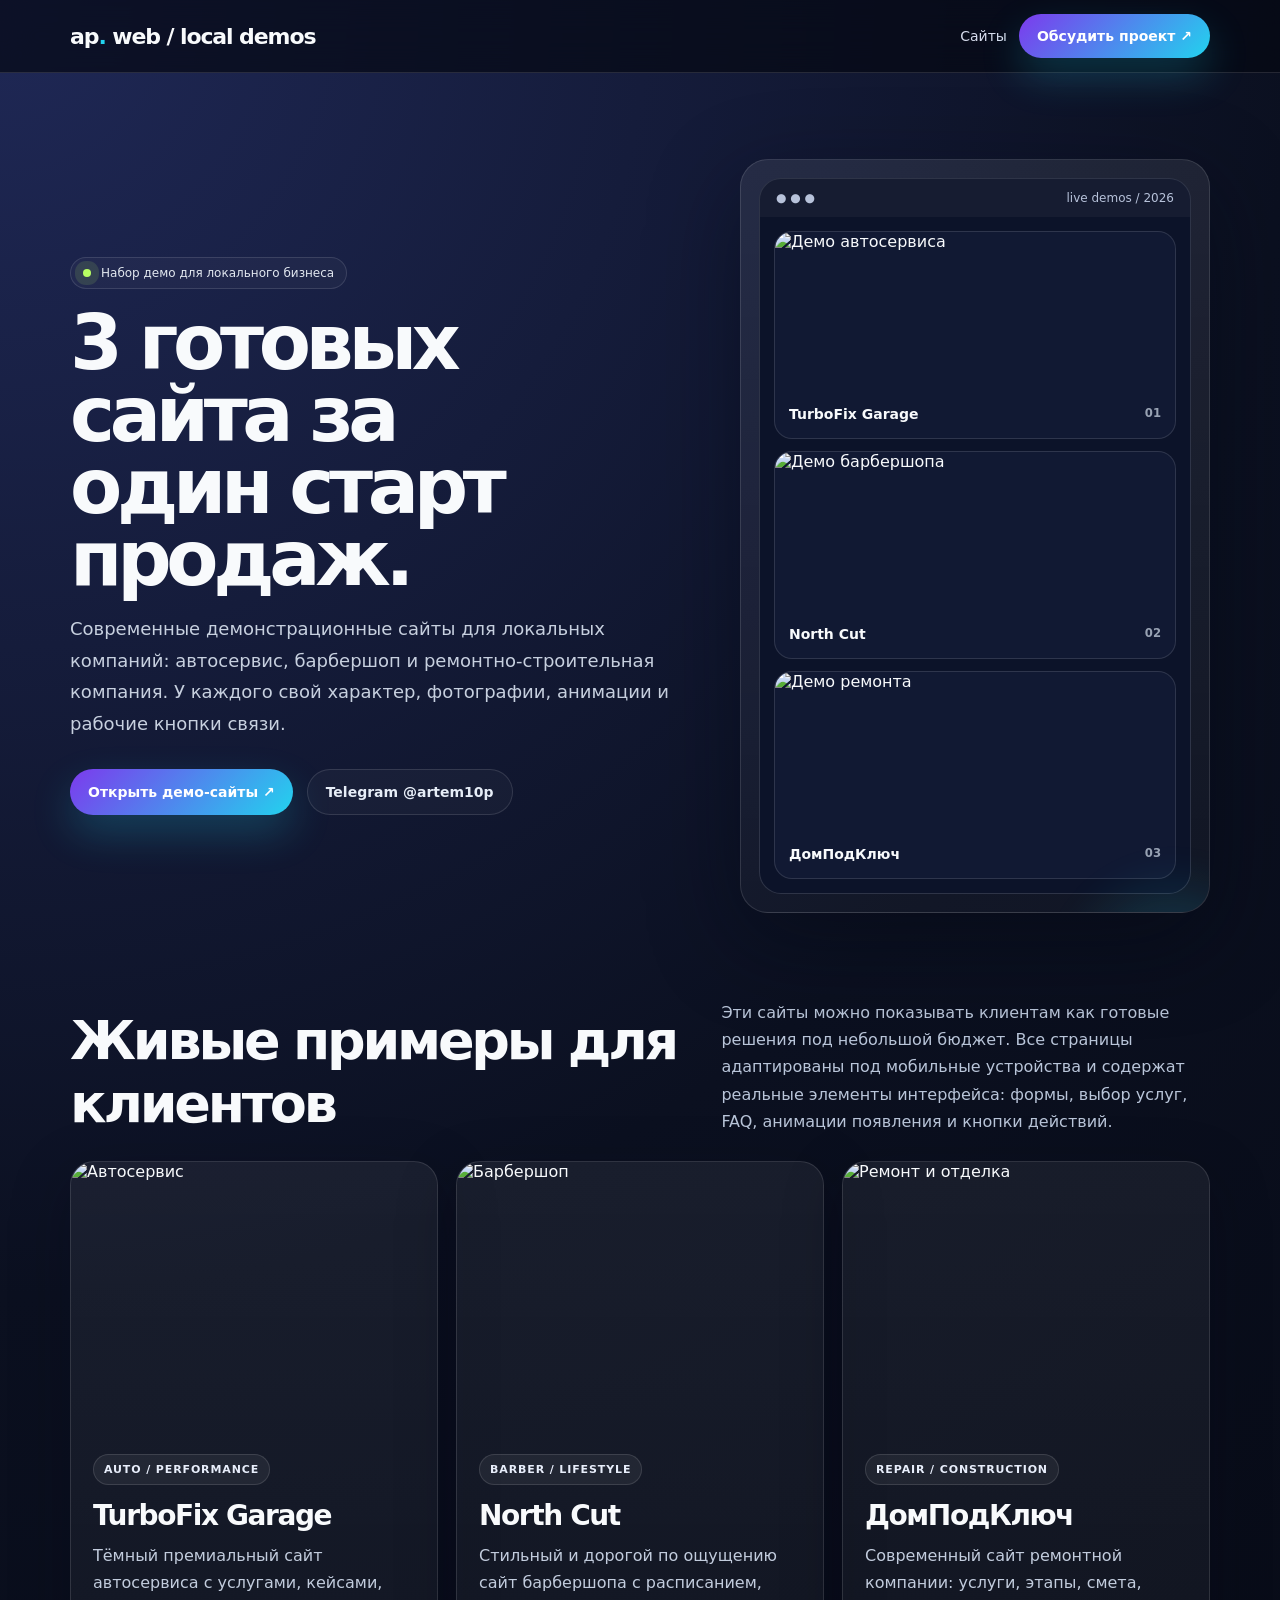
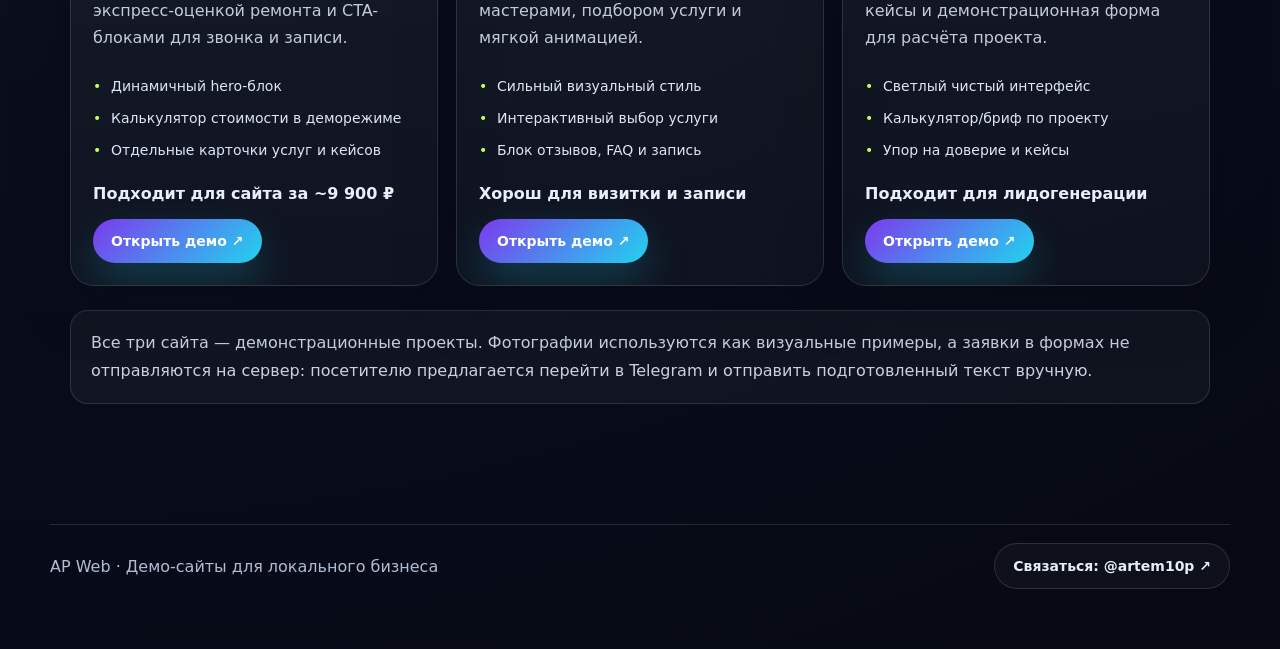
==== index.html @ 92ad30e5 "Publish AP Web business demo sites" ====
<!doctype html>
<html lang="ru">
<head>
  <meta charset="UTF-8" />
  <meta name="viewport" content="width=device-width, initial-scale=1" />
  <meta name="theme-color" content="#111827" />
  <meta name="description" content="Три интерактивных демонстрационных сайта AP Web: автосервис, барбершоп и ремонтная компания." />
  <title>AP Web — демо-сайты для местного бизнеса</title>
  <style>
    :root{--bg:#0b1020;--card:#121937;--muted:#98a2b3;--line:rgba(255,255,255,.12);--text:#f8fafc;--accent:#7c3aed;--accent2:#22d3ee;--accent3:#b8ff63}
    *{box-sizing:border-box}html{scroll-behavior:smooth}body{margin:0;font-family:Inter,system-ui,-apple-system,Segoe UI,Roboto,Arial,sans-serif;background:radial-gradient(circle at top left,#1f2856 0,#0b1020 50%,#060913 100%);color:var(--text)}
    a{text-decoration:none;color:inherit}.shell{max-width:1180px;margin:auto;padding:0 20px}.header{position:sticky;top:0;z-index:20;backdrop-filter:blur(16px);background:rgba(5,8,18,.68);border-bottom:1px solid var(--line)}
    .nav{display:flex;align-items:center;justify-content:space-between;min-height:72px;gap:20px}.brand{font-weight:800;letter-spacing:-.05em;font-size:22px}.brand span{color:var(--accent2)}.nav a.link{font-size:14px;color:#d7dded}.btn{display:inline-flex;align-items:center;gap:10px;padding:14px 18px;border-radius:999px;font-weight:700;font-size:14px;transition:.25s ease}.btn-primary{background:linear-gradient(135deg,var(--accent),var(--accent2));color:#fff;box-shadow:0 18px 40px rgba(34,211,238,.22)}.btn-secondary{border:1px solid var(--line);color:#e6edf7;background:rgba(255,255,255,.03)}.btn:hover{transform:translateY(-2px)}
    .hero{padding:86px 0 60px;display:grid;grid-template-columns:1.15fr .85fr;gap:34px;align-items:center}.eyebrow{display:inline-flex;align-items:center;gap:10px;padding:8px 12px;border-radius:999px;border:1px solid var(--line);font-size:12px;color:#e2e8f0;background:rgba(255,255,255,.03)}.dot{width:8px;height:8px;border-radius:50%;background:var(--accent3);box-shadow:0 0 0 8px rgba(184,255,99,.12)}h1{font-size:clamp(42px,7vw,76px);line-height:.95;letter-spacing:-.07em;margin:18px 0 18px;max-width:10ch}.lead{font-size:18px;line-height:1.75;color:#c7d0df;max-width:60ch}.hero-actions{display:flex;gap:14px;flex-wrap:wrap;margin-top:30px}.hero-card{position:relative;background:linear-gradient(180deg,rgba(255,255,255,.08),rgba(255,255,255,.03));border:1px solid var(--line);border-radius:28px;padding:18px;box-shadow:0 28px 90px rgba(4,9,21,.45);overflow:hidden}.hero-card::after{content:"";position:absolute;inset:auto -20% -26% auto;width:260px;height:260px;border-radius:50%;background:radial-gradient(circle,var(--accent2),transparent 65%);opacity:.25;filter:blur(16px)}.browser{border-radius:22px;overflow:hidden;border:1px solid rgba(255,255,255,.14);background:#0c1329}.browser-top{display:flex;justify-content:space-between;padding:12px 16px;font-size:12px;color:#b7c2da;background:rgba(255,255,255,.04)}.browser-grid{display:grid;gap:12px;padding:14px}.mini-shot{border-radius:18px;overflow:hidden;border:1px solid rgba(255,255,255,.12);background:#111933}.mini-shot img{display:block;width:100%;height:160px;object-fit:cover}.mini-shot .label{display:flex;justify-content:space-between;padding:14px 14px 16px;font-weight:700;font-size:14px}.mini-shot .label small{color:#98a2b3;font-weight:600}
    .section{padding:26px 0 90px}.section-title{display:flex;justify-content:space-between;gap:30px;align-items:end;margin-bottom:26px}.section-title h2{font-size:clamp(30px,5vw,54px);letter-spacing:-.06em;margin:0}.section-title p{max-width:48ch;color:#b9c5d9;line-height:1.7;margin:0}
    .grid{display:grid;grid-template-columns:repeat(3,1fr);gap:18px}.card{position:relative;background:linear-gradient(180deg,rgba(255,255,255,.06),rgba(255,255,255,.03));border:1px solid var(--line);border-radius:24px;overflow:hidden;box-shadow:0 18px 60px rgba(5,8,18,.26)}.card img{display:block;width:100%;height:270px;object-fit:cover}.card-body{padding:22px}.tag{display:inline-block;font-size:11px;font-weight:800;letter-spacing:.08em;padding:8px 10px;border-radius:999px;background:rgba(255,255,255,.06);border:1px solid var(--line);color:#e8eefb}.card h3{margin:14px 0 10px;font-size:28px;letter-spacing:-.05em}.card p{margin:0 0 18px;color:#c2ccdd;line-height:1.72;min-height:80px}.card ul{padding:0;margin:0 0 18px;list-style:none;color:#d9e3f5}.card li{padding:8px 0 8px 18px;position:relative;font-size:14px;color:#dce6f6}.card li::before{content:"•";position:absolute;left:0;color:var(--accent3)}.card .bottom{display:flex;justify-content:space-between;gap:16px;align-items:center;flex-wrap:wrap}.price{font-weight:800;font-size:16px;color:#e9effa}.notice{margin-top:24px;padding:18px 20px;border-radius:18px;background:rgba(255,255,255,.04);border:1px solid var(--line);color:#c8d2e3;line-height:1.75}
    .footer{padding:30px 0 60px;color:#afbdd4}.footer-box{display:flex;justify-content:space-between;gap:20px;align-items:center;padding-top:18px;border-top:1px solid var(--line)}
    @media (max-width:980px){.hero{grid-template-columns:1fr}.grid{grid-template-columns:1fr}.section-title{display:block}.section-title p{margin-top:12px}}
    @media (max-width:640px){.nav{min-height:64px}.hero{padding-top:54px}.mini-shot img{height:130px}.footer-box{flex-direction:column;align-items:flex-start}}
  </style>
</head>
<body>
  <header class="header">
    <div class="shell nav">
      <a class="brand" href="#top">ap<span>.</span> web / local demos</a>
      <div style="display:flex;gap:12px;align-items:center;flex-wrap:wrap">
        <a class="link" href="#sites">Сайты</a>
        <a class="btn btn-primary" href="https://t.me/artem10p" target="_blank" rel="noopener">Обсудить проект ↗</a>
      </div>
    </div>
  </header>

  <main id="top" class="shell">
    <section class="hero">
      <div>
        <div class="eyebrow"><span class="dot"></span> Набор демо для локального бизнеса</div>
        <h1>3 готовых сайта за один старт продаж.</h1>
        <p class="lead">Современные демонстрационные сайты для локальных компаний: автосервис, барбершоп и ремонтно-строительная компания. У каждого свой характер, фотографии, анимации и рабочие кнопки связи.</p>
        <div class="hero-actions">
          <a class="btn btn-primary" href="#sites">Открыть демо-сайты ↗</a>
          <a class="btn btn-secondary" href="https://t.me/artem10p" target="_blank" rel="noopener">Telegram @artem10p</a>
        </div>
      </div>
      <div class="hero-card">
        <div class="browser">
          <div class="browser-top"><span>● ● ●</span><span>live demos / 2026</span></div>
          <div class="browser-grid">
            <div class="mini-shot"><img src="https://images.unsplash.com/photo-1487754180451-c456f719a1fc?auto=format&fit=crop&w=900&q=80" alt="Демо автосервиса"><div class="label"><span>TurboFix Garage</span><small>01</small></div></div>
            <div class="mini-shot"><img src="https://images.unsplash.com/photo-1517832606299-7ae9b720a186?auto=format&fit=crop&w=900&q=80" alt="Демо барбершопа"><div class="label"><span>North Cut</span><small>02</small></div></div>
            <div class="mini-shot"><img src="https://images.unsplash.com/photo-1504307651254-35680f356dfd?auto=format&fit=crop&w=900&q=80" alt="Демо ремонта"><div class="label"><span>ДомПодКлюч</span><small>03</small></div></div>
          </div>
        </div>
      </div>
    </section>

    <section class="section" id="sites">
      <div class="section-title">
        <h2>Живые примеры для клиентов</h2>
        <p>Эти сайты можно показывать клиентам как готовые решения под небольшой бюджет. Все страницы адаптированы под мобильные устройства и содержат реальные элементы интерфейса: формы, выбор услуг, FAQ, анимации появления и кнопки действий.</p>
      </div>
      <div class="grid">
        <article class="card">
          <img src="https://images.unsplash.com/photo-1487754180451-c456f719a1fc?auto=format&fit=crop&w=1400&q=80" alt="Автосервис">
          <div class="card-body">
            <span class="tag">AUTO / PERFORMANCE</span>
            <h3>TurboFix Garage</h3>
            <p>Тёмный премиальный сайт автосервиса с услугами, кейсами, экспресс-оценкой ремонта и CTA-блоками для звонка и записи.</p>
            <ul>
              <li>Динамичный hero-блок</li>
              <li>Калькулятор стоимости в деморежиме</li>
              <li>Отдельные карточки услуг и кейсов</li>
            </ul>
            <div class="bottom"><span class="price">Подходит для сайта за ~9 900 ₽</span><a class="btn btn-primary" href="examples/auto/index.html">Открыть демо ↗</a></div>
          </div>
        </article>
        <article class="card">
          <img src="https://images.unsplash.com/photo-1517832606299-7ae9b720a186?auto=format&fit=crop&w=1400&q=80" alt="Барбершоп">
          <div class="card-body">
            <span class="tag">BARBER / LIFESTYLE</span>
            <h3>North Cut</h3>
            <p>Стильный и дорогой по ощущению сайт барбершопа с расписанием, мастерами, подбором услуги и мягкой анимацией.</p>
            <ul>
              <li>Сильный визуальный стиль</li>
              <li>Интерактивный выбор услуги</li>
              <li>Блок отзывов, FAQ и запись</li>
            </ul>
            <div class="bottom"><span class="price">Хорош для визитки и записи</span><a class="btn btn-primary" href="examples/barber/index.html">Открыть демо ↗</a></div>
          </div>
        </article>
        <article class="card">
          <img src="https://images.unsplash.com/photo-1504307651254-35680f356dfd?auto=format&fit=crop&w=1400&q=80" alt="Ремонт и отделка">
          <div class="card-body">
            <span class="tag">REPAIR / CONSTRUCTION</span>
            <h3>ДомПодКлюч</h3>
            <p>Современный сайт ремонтной компании: услуги, этапы, смета, кейсы и демонстрационная форма для расчёта проекта.</p>
            <ul>
              <li>Светлый чистый интерфейс</li>
              <li>Калькулятор/бриф по проекту</li>
              <li>Упор на доверие и кейсы</li>
            </ul>
            <div class="bottom"><span class="price">Подходит для лидогенерации</span><a class="btn btn-primary" href="examples/repair/index.html">Открыть демо ↗</a></div>
          </div>
        </article>
      </div>
      <div class="notice">Все три сайта — демонстрационные проекты. Фотографии используются как визуальные примеры, а заявки в формах не отправляются на сервер: посетителю предлагается перейти в Telegram и отправить подготовленный текст вручную.</div>
    </section>
  </main>

  <footer class="footer shell">
    <div class="footer-box">
      <div>AP Web · Демо-сайты для локального бизнеса</div>
      <a class="btn btn-secondary" href="https://t.me/artem10p" target="_blank" rel="noopener">Связаться: @artem10p ↗</a>
    </div>
  </footer>
</body>
</html>
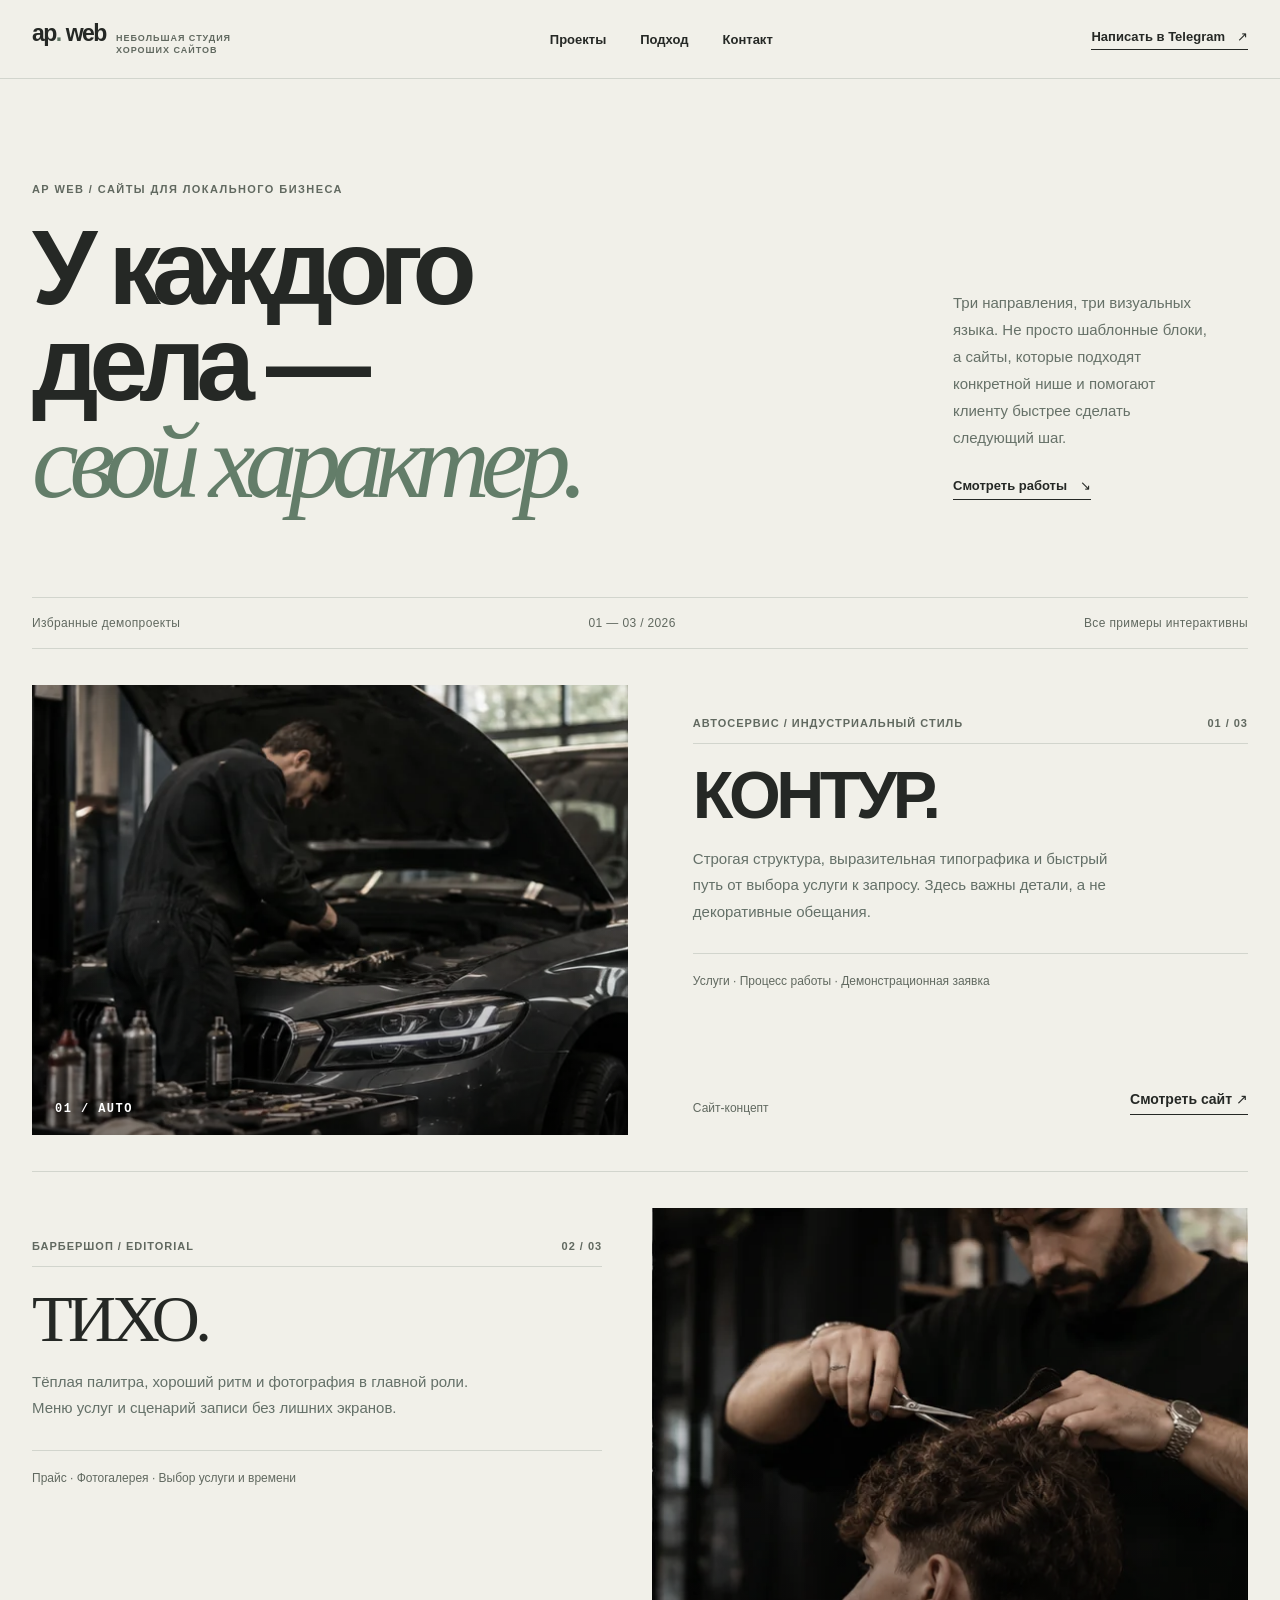
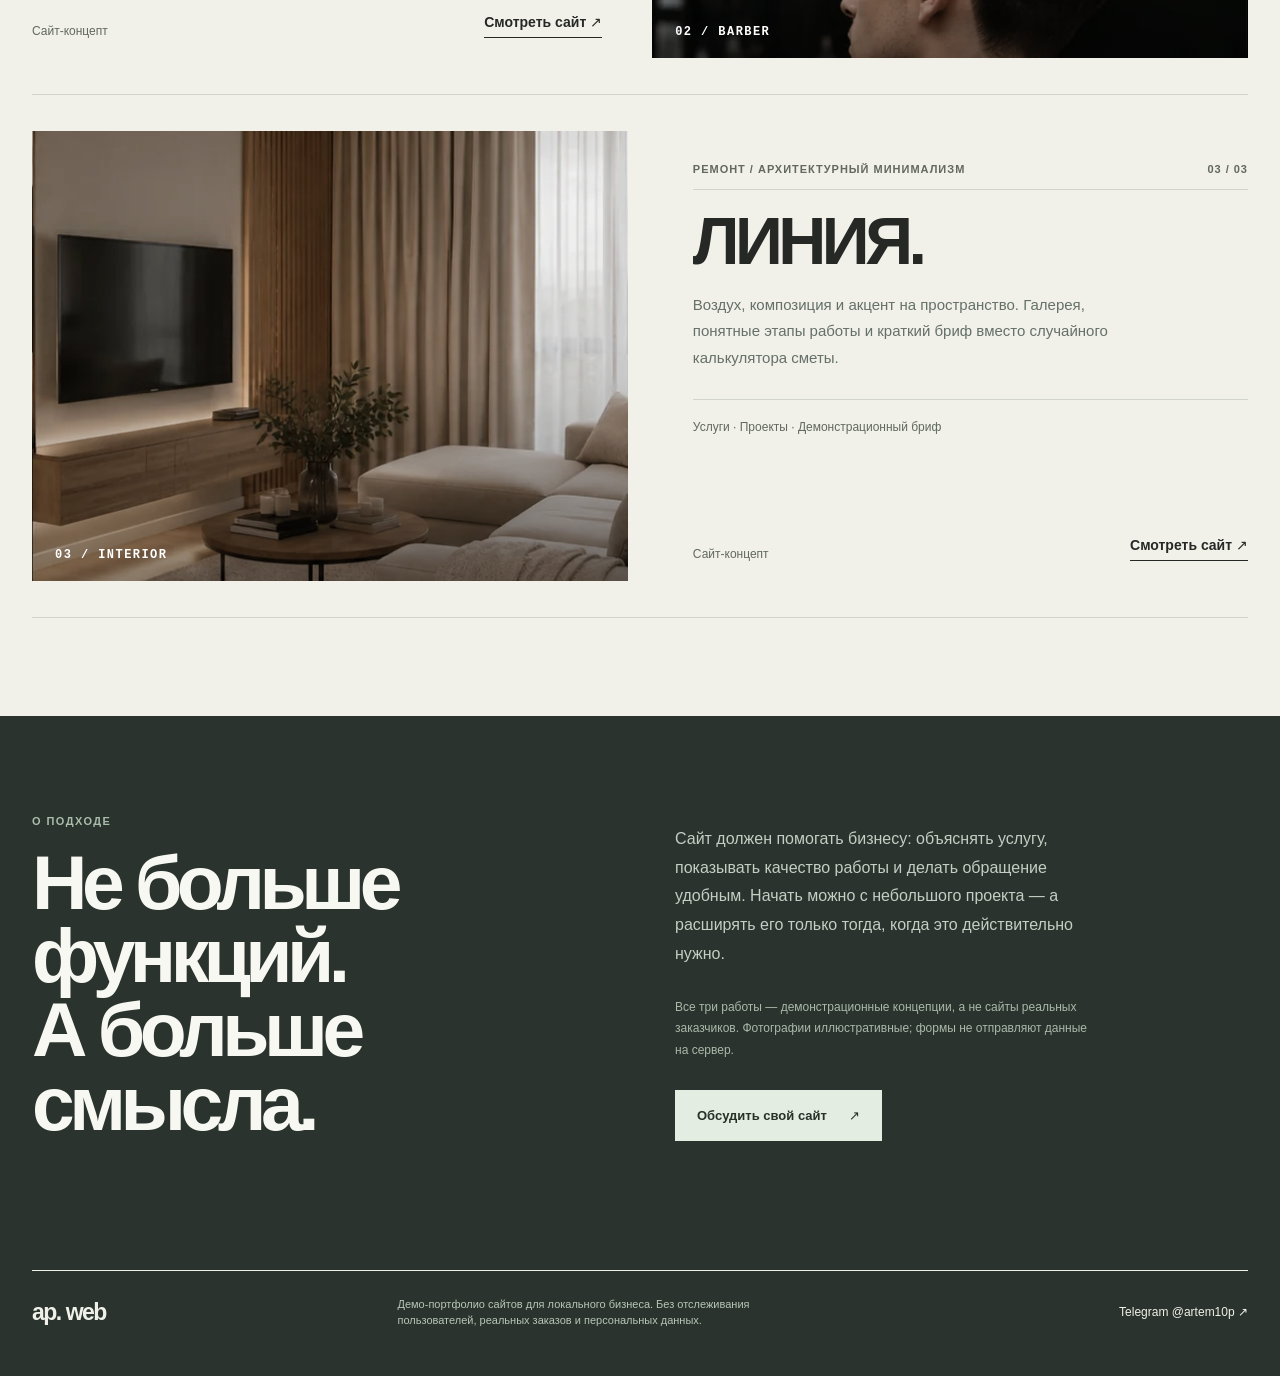
==== commit a66672e2: "Redesign local business demos with distinct editorial styles and local imagery" ====
--- a/index.html
+++ b/index.html
@@ -1,116 +1,9 @@
-<!doctype html>
-<html lang="ru">
-<head>
-  <meta charset="UTF-8" />
-  <meta name="viewport" content="width=device-width, initial-scale=1" />
-  <meta name="theme-color" content="#111827" />
-  <meta name="description" content="Три интерактивных демонстрационных сайта AP Web: автосервис, барбершоп и ремонтная компания." />
-  <title>AP Web — демо-сайты для местного бизнеса</title>
-  <style>
-    :root{--bg:#0b1020;--card:#121937;--muted:#98a2b3;--line:rgba(255,255,255,.12);--text:#f8fafc;--accent:#7c3aed;--accent2:#22d3ee;--accent3:#b8ff63}
-    *{box-sizing:border-box}html{scroll-behavior:smooth}body{margin:0;font-family:Inter,system-ui,-apple-system,Segoe UI,Roboto,Arial,sans-serif;background:radial-gradient(circle at top left,#1f2856 0,#0b1020 50%,#060913 100%);color:var(--text)}
-    a{text-decoration:none;color:inherit}.shell{max-width:1180px;margin:auto;padding:0 20px}.header{position:sticky;top:0;z-index:20;backdrop-filter:blur(16px);background:rgba(5,8,18,.68);border-bottom:1px solid var(--line)}
-    .nav{display:flex;align-items:center;justify-content:space-between;min-height:72px;gap:20px}.brand{font-weight:800;letter-spacing:-.05em;font-size:22px}.brand span{color:var(--accent2)}.nav a.link{font-size:14px;color:#d7dded}.btn{display:inline-flex;align-items:center;gap:10px;padding:14px 18px;border-radius:999px;font-weight:700;font-size:14px;transition:.25s ease}.btn-primary{background:linear-gradient(135deg,var(--accent),var(--accent2));color:#fff;box-shadow:0 18px 40px rgba(34,211,238,.22)}.btn-secondary{border:1px solid var(--line);color:#e6edf7;background:rgba(255,255,255,.03)}.btn:hover{transform:translateY(-2px)}
-    .hero{padding:86px 0 60px;display:grid;grid-template-columns:1.15fr .85fr;gap:34px;align-items:center}.eyebrow{display:inline-flex;align-items:center;gap:10px;padding:8px 12px;border-radius:999px;border:1px solid var(--line);font-size:12px;color:#e2e8f0;background:rgba(255,255,255,.03)}.dot{width:8px;height:8px;border-radius:50%;background:var(--accent3);box-shadow:0 0 0 8px rgba(184,255,99,.12)}h1{font-size:clamp(42px,7vw,76px);line-height:.95;letter-spacing:-.07em;margin:18px 0 18px;max-width:10ch}.lead{font-size:18px;line-height:1.75;color:#c7d0df;max-width:60ch}.hero-actions{display:flex;gap:14px;flex-wrap:wrap;margin-top:30px}.hero-card{position:relative;background:linear-gradient(180deg,rgba(255,255,255,.08),rgba(255,255,255,.03));border:1px solid var(--line);border-radius:28px;padding:18px;box-shadow:0 28px 90px rgba(4,9,21,.45);overflow:hidden}.hero-card::after{content:"";position:absolute;inset:auto -20% -26% auto;width:260px;height:260px;border-radius:50%;background:radial-gradient(circle,var(--accent2),transparent 65%);opacity:.25;filter:blur(16px)}.browser{border-radius:22px;overflow:hidden;border:1px solid rgba(255,255,255,.14);background:#0c1329}.browser-top{display:flex;justify-content:space-between;padding:12px 16px;font-size:12px;color:#b7c2da;background:rgba(255,255,255,.04)}.browser-grid{display:grid;gap:12px;padding:14px}.mini-shot{border-radius:18px;overflow:hidden;border:1px solid rgba(255,255,255,.12);background:#111933}.mini-shot img{display:block;width:100%;height:160px;object-fit:cover}.mini-shot .label{display:flex;justify-content:space-between;padding:14px 14px 16px;font-weight:700;font-size:14px}.mini-shot .label small{color:#98a2b3;font-weight:600}
-    .section{padding:26px 0 90px}.section-title{display:flex;justify-content:space-between;gap:30px;align-items:end;margin-bottom:26px}.section-title h2{font-size:clamp(30px,5vw,54px);letter-spacing:-.06em;margin:0}.section-title p{max-width:48ch;color:#b9c5d9;line-height:1.7;margin:0}
-    .grid{display:grid;grid-template-columns:repeat(3,1fr);gap:18px}.card{position:relative;background:linear-gradient(180deg,rgba(255,255,255,.06),rgba(255,255,255,.03));border:1px solid var(--line);border-radius:24px;overflow:hidden;box-shadow:0 18px 60px rgba(5,8,18,.26)}.card img{display:block;width:100%;height:270px;object-fit:cover}.card-body{padding:22px}.tag{display:inline-block;font-size:11px;font-weight:800;letter-spacing:.08em;padding:8px 10px;border-radius:999px;background:rgba(255,255,255,.06);border:1px solid var(--line);color:#e8eefb}.card h3{margin:14px 0 10px;font-size:28px;letter-spacing:-.05em}.card p{margin:0 0 18px;color:#c2ccdd;line-height:1.72;min-height:80px}.card ul{padding:0;margin:0 0 18px;list-style:none;color:#d9e3f5}.card li{padding:8px 0 8px 18px;position:relative;font-size:14px;color:#dce6f6}.card li::before{content:"•";position:absolute;left:0;color:var(--accent3)}.card .bottom{display:flex;justify-content:space-between;gap:16px;align-items:center;flex-wrap:wrap}.price{font-weight:800;font-size:16px;color:#e9effa}.notice{margin-top:24px;padding:18px 20px;border-radius:18px;background:rgba(255,255,255,.04);border:1px solid var(--line);color:#c8d2e3;line-height:1.75}
-    .footer{padding:30px 0 60px;color:#afbdd4}.footer-box{display:flex;justify-content:space-between;gap:20px;align-items:center;padding-top:18px;border-top:1px solid var(--line)}
-    @media (max-width:980px){.hero{grid-template-columns:1fr}.grid{grid-template-columns:1fr}.section-title{display:block}.section-title p{margin-top:12px}}
-    @media (max-width:640px){.nav{min-height:64px}.hero{padding-top:54px}.mini-shot img{height:130px}.footer-box{flex-direction:column;align-items:flex-start}}
-  </style>
-</head>
-<body>
-  <header class="header">
-    <div class="shell nav">
-      <a class="brand" href="#top">ap<span>.</span> web / local demos</a>
-      <div style="display:flex;gap:12px;align-items:center;flex-wrap:wrap">
-        <a class="link" href="#sites">Сайты</a>
-        <a class="btn btn-primary" href="https://t.me/artem10p" target="_blank" rel="noopener">Обсудить проект ↗</a>
-      </div>
-    </div>
-  </header>
-
-  <main id="top" class="shell">
-    <section class="hero">
-      <div>
-        <div class="eyebrow"><span class="dot"></span> Набор демо для локального бизнеса</div>
-        <h1>3 готовых сайта за один старт продаж.</h1>
-        <p class="lead">Современные демонстрационные сайты для локальных компаний: автосервис, барбершоп и ремонтно-строительная компания. У каждого свой характер, фотографии, анимации и рабочие кнопки связи.</p>
-        <div class="hero-actions">
-          <a class="btn btn-primary" href="#sites">Открыть демо-сайты ↗</a>
-          <a class="btn btn-secondary" href="https://t.me/artem10p" target="_blank" rel="noopener">Telegram @artem10p</a>
-        </div>
-      </div>
-      <div class="hero-card">
-        <div class="browser">
-          <div class="browser-top"><span>● ● ●</span><span>live demos / 2026</span></div>
-          <div class="browser-grid">
-            <div class="mini-shot"><img src="https://images.unsplash.com/photo-1487754180451-c456f719a1fc?auto=format&fit=crop&w=900&q=80" alt="Демо автосервиса"><div class="label"><span>TurboFix Garage</span><small>01</small></div></div>
-            <div class="mini-shot"><img src="https://images.unsplash.com/photo-1517832606299-7ae9b720a186?auto=format&fit=crop&w=900&q=80" alt="Демо барбершопа"><div class="label"><span>North Cut</span><small>02</small></div></div>
-            <div class="mini-shot"><img src="https://images.unsplash.com/photo-1504307651254-35680f356dfd?auto=format&fit=crop&w=900&q=80" alt="Демо ремонта"><div class="label"><span>ДомПодКлюч</span><small>03</small></div></div>
-          </div>
-        </div>
-      </div>
-    </section>
-
-    <section class="section" id="sites">
-      <div class="section-title">
-        <h2>Живые примеры для клиентов</h2>
-        <p>Эти сайты можно показывать клиентам как готовые решения под небольшой бюджет. Все страницы адаптированы под мобильные устройства и содержат реальные элементы интерфейса: формы, выбор услуг, FAQ, анимации появления и кнопки действий.</p>
-      </div>
-      <div class="grid">
-        <article class="card">
-          <img src="https://images.unsplash.com/photo-1487754180451-c456f719a1fc?auto=format&fit=crop&w=1400&q=80" alt="Автосервис">
-          <div class="card-body">
-            <span class="tag">AUTO / PERFORMANCE</span>
-            <h3>TurboFix Garage</h3>
-            <p>Тёмный премиальный сайт автосервиса с услугами, кейсами, экспресс-оценкой ремонта и CTA-блоками для звонка и записи.</p>
-            <ul>
-              <li>Динамичный hero-блок</li>
-              <li>Калькулятор стоимости в деморежиме</li>
-              <li>Отдельные карточки услуг и кейсов</li>
-            </ul>
-            <div class="bottom"><span class="price">Подходит для сайта за ~9 900 ₽</span><a class="btn btn-primary" href="examples/auto/index.html">Открыть демо ↗</a></div>
-          </div>
-        </article>
-        <article class="card">
-          <img src="https://images.unsplash.com/photo-1517832606299-7ae9b720a186?auto=format&fit=crop&w=1400&q=80" alt="Барбершоп">
-          <div class="card-body">
-            <span class="tag">BARBER / LIFESTYLE</span>
-            <h3>North Cut</h3>
-            <p>Стильный и дорогой по ощущению сайт барбершопа с расписанием, мастерами, подбором услуги и мягкой анимацией.</p>
-            <ul>
-              <li>Сильный визуальный стиль</li>
-              <li>Интерактивный выбор услуги</li>
-              <li>Блок отзывов, FAQ и запись</li>
-            </ul>
-            <div class="bottom"><span class="price">Хорош для визитки и записи</span><a class="btn btn-primary" href="examples/barber/index.html">Открыть демо ↗</a></div>
-          </div>
-        </article>
-        <article class="card">
-          <img src="https://images.unsplash.com/photo-1504307651254-35680f356dfd?auto=format&fit=crop&w=1400&q=80" alt="Ремонт и отделка">
-          <div class="card-body">
-            <span class="tag">REPAIR / CONSTRUCTION</span>
-            <h3>ДомПодКлюч</h3>
-            <p>Современный сайт ремонтной компании: услуги, этапы, смета, кейсы и демонстрационная форма для расчёта проекта.</p>
-            <ul>
-              <li>Светлый чистый интерфейс</li>
-              <li>Калькулятор/бриф по проекту</li>
-              <li>Упор на доверие и кейсы</li>
-            </ul>
-            <div class="bottom"><span class="price">Подходит для лидогенерации</span><a class="btn btn-primary" href="examples/repair/index.html">Открыть демо ↗</a></div>
-          </div>
-        </article>
-      </div>
-      <div class="notice">Все три сайта — демонстрационные проекты. Фотографии используются как визуальные примеры, а заявки в формах не отправляются на сервер: посетителю предлагается перейти в Telegram и отправить подготовленный текст вручную.</div>
-    </section>
-  </main>
-
-  <footer class="footer shell">
-    <div class="footer-box">
-      <div>AP Web · Демо-сайты для локального бизнеса</div>
-      <a class="btn btn-secondary" href="https://t.me/artem10p" target="_blank" rel="noopener">Связаться: @artem10p ↗</a>
-    </div>
-  </footer>
-</body>
-</html>
+<!doctype html><html lang="ru"><head><meta charset="utf-8"><meta name="viewport" content="width=device-width,initial-scale=1"><meta name="theme-color" content="#f1f0e9"><meta name="description" content="AP Web — три работающие дизайн-концепции сайтов для локального бизнеса: автосервис, барбершоп, ремонт и отделка."><title>AP Web — сайты для локального бизнеса</title><link rel="stylesheet" href="assets/base.css"><link rel="stylesheet" href="assets/portfolio.css"><script defer src="assets/common.js"></script></head><body class="portfolio">
+<a class="skip" href="#projects">К проектам</a><header class="site-header"><div class="wrap header-inner"><a class="brand" href="#top"><span class="brand-name">ap<b>.</b> web</span><span class="brand-meta">Небольшая студия<br>хороших сайтов</span></a><nav class="nav-links" data-nav aria-label="Навигация"><a href="#projects">Проекты</a><a href="#approach">Подход</a><a href="#contact">Контакт</a></nav><div class="header-actions"><a class="header-cta" href="https://t.me/artem10p" target="_blank" rel="noopener noreferrer">Написать в Telegram <span class="arrow">↗</span></a><button class="menu-toggle" data-menu-toggle aria-expanded="false" aria-label="Открыть меню"><span></span><span></span></button></div></div></header>
+<main id="top"><section class="portfolio-intro wrap"><div><span class="small-caps">AP Web / сайты для локального бизнеса</span><h1>У каждого<br>дела —<br><em>свой характер.</em></h1></div><aside><p>Три направления, три визуальных языка. Не просто шаблонные блоки, а сайты, которые подходят конкретной нише и помогают клиенту быстрее сделать следующий шаг.</p><a class="text-link" href="#projects">Смотреть работы <span class="arrow">↘</span></a></aside></section>
+<div class="wrap"><div class="portfolio-rule"><span>Избранные демопроекты</span><span>01 — 03 / 2026</span><span>Все примеры интерактивны</span></div></div>
+<section class="wrap portfolio-list" id="projects"><article class="portfolio-project reveal"><a class="portfolio-shot" href="examples/auto/index.html" aria-label="Открыть демоверсию КОНТУР — автосервис"><img src="assets/auto-hero.webp" alt="Рабочее пространство автосервиса" fetchpriority="high"><span class="shot-number mono">01 / AUTO</span></a><div class="project-copy"><div><div class="tagline"><span>Автосервис / индустриальный стиль</span><span>01 / 03</span></div><h2>КОНТУР.</h2><p>Строгая структура, выразительная типографика и быстрый путь от выбора услуги к запросу. Здесь важны детали, а не декоративные обещания.</p><div class="functions">Услуги · Процесс работы · Демонстрационная заявка</div></div><div class="project-bottom"><span class="small-index">Сайт-концепт</span><a href="examples/auto/index.html">Смотреть сайт <span class="arrow">↗</span></a></div></div></article>
+<article class="portfolio-project reverse reveal"><a class="portfolio-shot" href="examples/barber/index.html" aria-label="Открыть демоверсию ТИХО — барбершоп"><img src="assets/barber-hero.webp" alt="Атмосфера барбершопа" loading="lazy"><span class="shot-number mono">02 / BARBER</span></a><div class="project-copy"><div><div class="tagline"><span>Барбершоп / editorial</span><span>02 / 03</span></div><h2 class="serif">ТИХО.</h2><p>Тёплая палитра, хороший ритм и фотография в главной роли. Меню услуг и сценарий записи без лишних экранов.</p><div class="functions">Прайс · Фотогалерея · Выбор услуги и времени</div></div><div class="project-bottom"><span class="small-index">Сайт-концепт</span><a href="examples/barber/index.html">Смотреть сайт <span class="arrow">↗</span></a></div></div></article>
+<article class="portfolio-project reveal"><a class="portfolio-shot" href="examples/repair/index.html" aria-label="Открыть демоверсию ЛИНИЯ — ремонт и отделка"><img src="assets/repair-hero.webp" alt="Светлый современный интерьер" loading="lazy"><span class="shot-number mono">03 / INTERIOR</span></a><div class="project-copy"><div><div class="tagline"><span>Ремонт / архитектурный минимализм</span><span>03 / 03</span></div><h2>ЛИНИЯ.</h2><p>Воздух, композиция и акцент на пространство. Галерея, понятные этапы работы и краткий бриф вместо случайного калькулятора сметы.</p><div class="functions">Услуги · Проекты · Демонстрационный бриф</div></div><div class="project-bottom"><span class="small-index">Сайт-концепт</span><a href="examples/repair/index.html">Смотреть сайт <span class="arrow">↗</span></a></div></div></article></section>
+<section class="portfolio-offer" id="approach"><div class="wrap portfolio-offer-grid"><div><span class="small-caps">О подходе</span><h2>Не больше<br>функций.<br>А больше<br>смысла.</h2></div><div><p>Сайт должен помогать бизнесу: объяснять услугу, показывать качество работы и делать обращение удобным. Начать можно с небольшого проекта — а расширять его только тогда, когда это действительно нужно.</p><p style="font-size:12px;color:#aab9aa">Все три работы — демонстрационные концепции, а не сайты реальных заказчиков. Фотографии иллюстративные; формы не отправляют данные на сервер.</p><a id="contact" class="btn" target="_blank" rel="noopener noreferrer" href="https://t.me/artem10p">Обсудить свой сайт <span class="arrow">↗</span></a></div></div></section></main>
+<footer class="site-footer"><div class="wrap footer-inner"><a href="#top" class="brand-name">ap. web</a><small>Демо-портфолио сайтов для локального бизнеса. Без отслеживания пользователей, реальных заказов и персональных данных.</small><a href="https://t.me/artem10p" rel="noopener noreferrer" target="_blank">Telegram @artem10p ↗</a></div></footer></body></html>
--- a/assets/base.css
+++ b/assets/base.css
@@ -0,0 +1,12 @@
+/* AP Web / Business Demos. Pure CSS, no tracking, no build dependencies. */
+:root{font-family:Arial,Helvetica,sans-serif;font-synthesis:none;text-rendering:optimizeLegibility;-webkit-font-smoothing:antialiased}
+*,*::before,*::after{box-sizing:border-box}html{scroll-behavior:smooth;scroll-padding-top:90px}body{margin:0;overflow-x:hidden}a{color:inherit;text-decoration:none}button,input,select,textarea{font:inherit}button{cursor:pointer}img{max-width:100%;display:block}h1,h2,h3,p{margin-top:0}a:focus-visible,button:focus-visible,input:focus-visible,select:focus-visible,textarea:focus-visible,summary:focus-visible{outline:2px solid currentColor;outline-offset:4px}button,input,select,textarea{min-width:0}
+.skip{position:absolute;z-index:200;top:-110px;left:12px;padding:12px 18px;background:#fff;color:#111}.skip:focus{top:12px}.wrap{width:min(100% - 64px,1320px);margin:0 auto}.serif{font-family:Georgia,'Times New Roman',serif;font-weight:400}.mono{font-family:'Courier New',monospace}.eyebrow,.small-caps{text-transform:uppercase;letter-spacing:.13em;font-size:11px;line-height:1.5;font-weight:700}.label{font-size:12px;letter-spacing:.045em}.arrow{display:inline-block;transform:translate(0,0);transition:transform .22s}.btn:hover .arrow,.text-link:hover .arrow{transform:translate(3px,-3px)}
+.site-header{position:sticky;top:0;z-index:80}.header-inner{min-height:78px;display:flex;align-items:center;justify-content:space-between;gap:24px}.nav-links{display:flex;align-items:center;gap:34px}.nav-links a{font-size:13px;font-weight:600}.nav-links a:hover{text-decoration:underline;text-underline-offset:5px}.brand{display:inline-flex;gap:10px;align-items:baseline;white-space:nowrap}.brand-name{font-size:25px;letter-spacing:-.065em;font-weight:800;line-height:1}.brand-meta{font-size:9px;line-height:1.35;letter-spacing:.11em;font-weight:700;text-transform:uppercase}.header-actions{display:flex;gap:18px;align-items:center}.header-cta{font-size:13px;font-weight:750;display:inline-flex;align-items:center;gap:12px;white-space:nowrap}.menu-toggle{display:none;background:transparent;border:0;width:42px;height:42px;padding:12px;position:relative;align-items:center;justify-content:center;flex-direction:column;gap:6px}.menu-toggle span{width:20px;height:1px;background:currentColor;display:block;transition:transform .2s}.menu-toggle[aria-expanded=true] span:first-child{transform:translateY(3.5px) rotate(45deg)}.menu-toggle[aria-expanded=true] span:last-child{transform:translateY(-3.5px) rotate(-45deg)}
+.demo-note{font-size:11px;line-height:1.55;padding:9px 32px;text-align:center;border-bottom:1px solid currentColor;background:#eee9dd;color:#504c43}.demo-note a{text-decoration:underline;text-underline-offset:3px}.btn{display:inline-flex;justify-content:center;align-items:center;gap:22px;min-height:51px;padding:13px 21px;border:1px solid transparent;font-size:13px;font-weight:750;transition:color .2s,background .2s,border-color .2s,transform .2s}.btn:hover{transform:translateY(-2px)}.btn:active{transform:translateY(0)}.text-link{display:inline-flex;align-items:center;gap:13px;font-weight:750;font-size:13px;border-bottom:1px solid currentColor;padding-bottom:6px}
+.section{padding:106px 0}.section-head{display:flex;align-items:start;justify-content:space-between;gap:40px;margin-bottom:45px}.section-head>*{min-width:0}.section-head h2{font-size:clamp(34px,4vw,62px);letter-spacing:-.058em;line-height:1.06;max-width:600px;margin:12px 0 0;font-weight:650}.section-head p{max-width:380px;font-size:15px;line-height:1.8;margin:30px 0 0}.field{display:grid;gap:8px}.field label{font-size:12px;font-weight:700}.field input,.field textarea,.field select{width:100%;border-radius:0;min-height:51px;padding:13px 14px;border:1px solid #bbbcb7;color:#1a1a19;background:#fff}.field textarea{resize:vertical;min-height:100px}.field input:focus,.field textarea:focus,.field select:focus{outline:1px solid #333}.form-hint{line-height:1.6;font-size:12px}.form-status{min-height:32px;margin:0;font-size:12px;line-height:1.6}.faq details{border-top:1px solid currentColor}.faq details:last-child{border-bottom:1px solid currentColor}.faq summary{font-size:17px;font-weight:650;list-style:none;cursor:pointer;display:flex;align-items:center;justify-content:space-between;padding:24px 0;gap:20px}.faq summary::-webkit-details-marker{display:none}.faq summary::after{content:'+';font-size:23px;font-weight:400}.faq details[open] summary::after{content:'−'}.faq details p{font-size:14px;line-height:1.8;max-width:720px;margin:0 0 26px;opacity:.78}
+.reveal{opacity:0;transform:translateY(24px);transition:opacity .65s ease,transform .65s ease}.reveal.in-view{opacity:1;transform:none}.site-footer{padding:34px 0 47px}.footer-inner{display:flex;align-items:center;justify-content:space-between;gap:20px;border-top:1px solid;padding-top:25px}.site-footer a{font-size:12px}.site-footer small{font-size:11px;line-height:1.5;max-width:430px}.photo{display:block;position:relative;overflow:hidden;background:#aaa}.photo>img{width:100%;height:100%;object-fit:cover;transition:transform .6s ease}.photo:hover>img{transform:scale(1.025)}.photo-credit{position:absolute;bottom:12px;right:14px;font-size:10px;color:#fff;text-shadow:0 1px 8px #000b;letter-spacing:.04em}
+@media(max-width:1000px){.wrap{width:min(100% - 44px,1320px)}.nav-links{gap:18px}.section{padding:82px 0}}
+@media(max-width:760px){html{scroll-padding-top:72px}.wrap{width:calc(100% - 36px)}.header-inner{min-height:65px}.site-header{position:sticky}.nav-links{display:none;position:absolute;top:100%;left:0;right:0;padding:22px 18px 27px;background:var(--navmobile,#f0eee8);border-bottom:1px solid #0002;flex-direction:column;align-items:flex-start;gap:22px}.nav-links.open{display:flex}.menu-toggle{display:flex}.header-cta{font-size:12px}.brand-name{font-size:22px}.brand-meta{display:none}.section{padding:65px 0}.section-head{display:block;margin-bottom:30px}.section-head p{margin-top:14px}.footer-inner{flex-wrap:wrap}.demo-note{padding:8px 18px}.faq summary{font-size:15px}}
+@media(max-width:420px){.wrap{width:calc(100% - 32px)}.header-cta{display:none}.section-head h2{font-size:35px}}
+@media(prefers-reduced-motion:reduce){html{scroll-behavior:auto}.reveal{opacity:1;transform:none;transition:none}*,*::before,*::after{transition-duration:.01ms!important;animation-duration:.01ms!important}}
--- a/assets/portfolio.css
+++ b/assets/portfolio.css
@@ -0,0 +1,8 @@
+:root{--navmobile:#f1f0e9;--paper:#f1f0e9;--ink:#252825;--gray:#616960;--rule:#d2d5cd;--accent:#607765}
+body.portfolio{background:var(--paper);color:var(--ink)}.portfolio .site-header{background:var(--paper);border-bottom:1px solid var(--rule)}.portfolio .brand-name{font-size:23px}.portfolio .brand-name b{color:var(--accent)}.portfolio .brand-meta{color:var(--gray)}.portfolio .header-cta{padding-bottom:5px;border-bottom:1px solid var(--ink)}.portfolio .small-caps{color:var(--gray)}.portfolio .btn-ink{background:var(--ink);color:#fff}.portfolio .btn-ink:hover{background:#4a5f4c}.portfolio .btn-ghost{border-color:var(--ink);color:var(--ink)}
+.portfolio-intro{padding:100px 0 87px;display:grid;grid-template-columns:1fr 295px;gap:50px;align-items:end}.portfolio-intro h1{font-size:clamp(68px,8.2vw,130px);font-weight:620;letter-spacing:-.086em;line-height:.92;margin:22px 0 0;max-width:990px}.portfolio-intro h1 em{font-family:Georgia,serif;font-weight:400;font-style:italic;color:#637d69}.portfolio-intro aside{padding-bottom:10px}.portfolio-intro aside p{font-size:15px;line-height:1.8;color:#667168;max-width:260px;margin:0 0 25px}
+.portfolio-rule{display:flex;justify-content:space-between;gap:15px;padding:18px 0;border-top:1px solid var(--rule);border-bottom:1px solid var(--rule);color:var(--gray);font-size:12px;letter-spacing:.03em}.portfolio-list{padding:0 0 98px}.portfolio-project{display:grid;grid-template-columns:49% 51%;min-height:480px;border-bottom:1px solid var(--rule);padding:36px 0;gap:0}.portfolio-project.reverse{grid-template-columns:51% 49%}.portfolio-project.reverse .portfolio-shot{order:2}.portfolio-project.reverse .project-copy{order:1;padding:32px 50px 20px 0}.portfolio-shot{height:450px;background:#9aaca2;position:relative;overflow:hidden}.portfolio-shot img{height:100%;width:100%;object-fit:cover;filter:saturate(.72)}.portfolio-shot::after{content:'';position:absolute;inset:0;background:linear-gradient(0deg,#0006,transparent 50%);pointer-events:none}.shot-number{position:absolute;left:23px;bottom:19px;z-index:2;font-size:12px;font-weight:700;letter-spacing:.12em;color:#fff}.project-copy{padding:32px 0 20px 65px;display:flex;flex-direction:column;justify-content:space-between}.project-copy .tagline{display:flex;justify-content:space-between;gap:15px;align-items:center;border-bottom:1px solid var(--rule);padding-bottom:14px;font-size:11px;letter-spacing:.09em;font-weight:700;color:var(--gray);text-transform:uppercase}.project-copy h2{font-size:clamp(45px,5.2vw,82px);line-height:.96;letter-spacing:-.068em;font-weight:630;margin:20px 0 18px}.project-copy h2.serif{font-weight:400}.project-copy p{font-size:15px;line-height:1.75;color:#647068;max-width:445px;margin:0 0 28px}.project-copy .functions{font-size:12px;line-height:1.6;color:var(--gray);padding-top:18px;border-top:1px solid var(--rule)}.project-copy .project-bottom{display:flex;justify-content:space-between;gap:20px;align-items:end}.project-copy .project-bottom a{font-weight:750;font-size:14px;border-bottom:1px solid var(--ink);padding-bottom:7px}.project-copy .small-index{font-size:12px;color:var(--gray)}
+.portfolio-offer{background:#2a332d;color:#f7f8f2;padding:95px 0}.portfolio-offer .small-caps{color:#aabdab}.portfolio-offer-grid{display:grid;grid-template-columns:1fr 1fr;gap:70px;align-items:end}.portfolio-offer h2{font-size:clamp(51px,6vw,92px);letter-spacing:-.072em;line-height:.96;font-weight:590;margin:16px 0 0}.portfolio-offer p{max-width:420px;font-size:16px;line-height:1.8;color:#c4cec4;margin-bottom:28px}.portfolio-offer .btn{background:#e4ede2;color:#263128}.portfolio .site-footer{background:#2a332d;color:#eff1e8}.portfolio .site-footer small{color:#b7c6b7}
+@media(max-width:1020px){.portfolio-intro{grid-template-columns:1fr;gap:35px;padding:72px 0}.portfolio-intro aside{display:flex;justify-content:space-between;gap:25px;align-items:end}.portfolio-intro aside p{max-width:520px}.portfolio-project,.portfolio-project.reverse{grid-template-columns:1fr 1fr}.project-copy,.portfolio-project.reverse .project-copy{padding:26px}.portfolio-shot{height:430px}}
+@media(max-width:760px){.portfolio-intro{padding:54px 0 52px}.portfolio-intro h1{font-size:clamp(60px,12vw,92px)}.portfolio-intro aside{display:block}.portfolio-project,.portfolio-project.reverse{grid-template-columns:1fr;gap:0;padding:27px 0}.portfolio-project.reverse .portfolio-shot{order:0}.portfolio-project.reverse .project-copy{order:0}.portfolio-shot{height:340px}.project-copy,.portfolio-project.reverse .project-copy{padding:24px 0 0;min-height:330px}.project-copy h2{font-size:60px}.project-copy .functions{margin-top:12px}.portfolio-list{padding-bottom:65px}.portfolio-offer{padding:67px 0}.portfolio-offer-grid{grid-template-columns:1fr;gap:30px}}
+@media(max-width:460px){.portfolio-intro h1{font-size:clamp(52px,15vw,74px)}.portfolio-rule{font-size:11px;flex-wrap:wrap}.portfolio-shot{height:260px}.project-copy h2{font-size:53px}.project-copy .tagline{font-size:10px}.portfolio-offer h2{font-size:52px}}
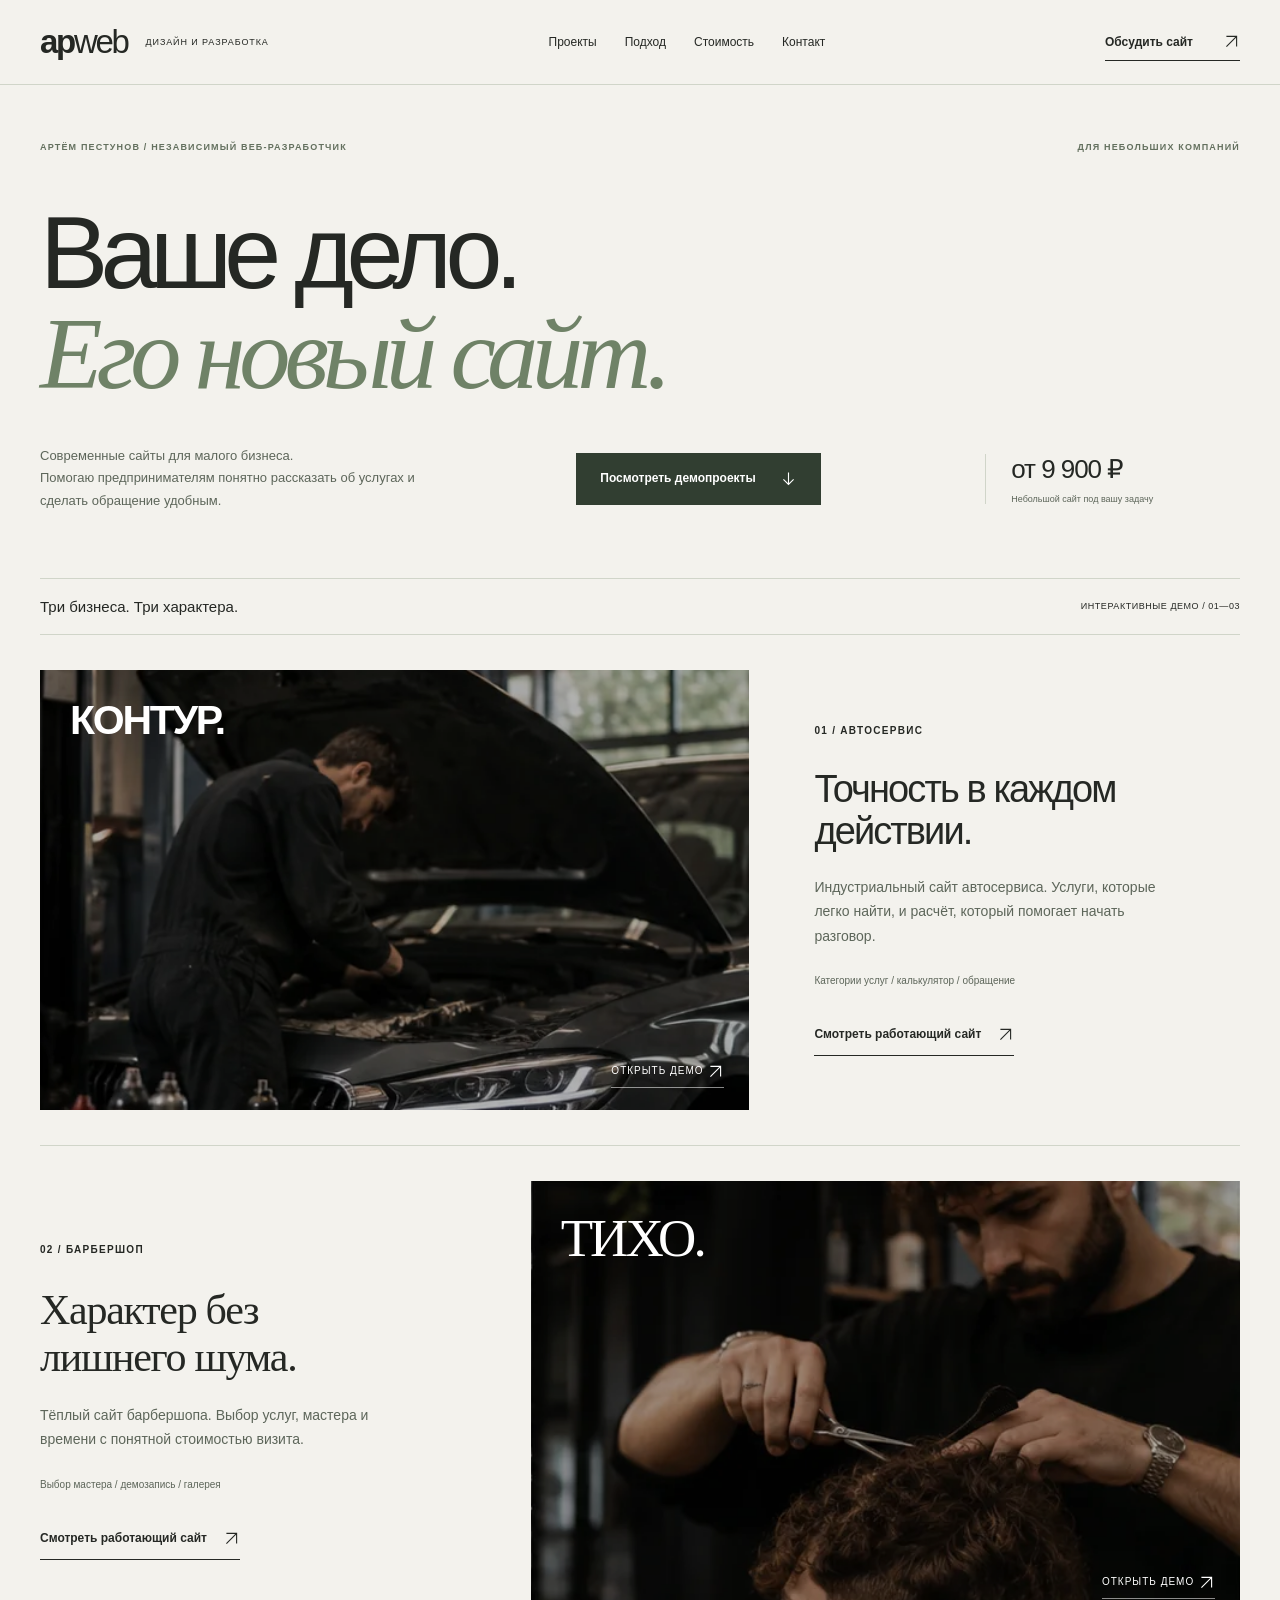
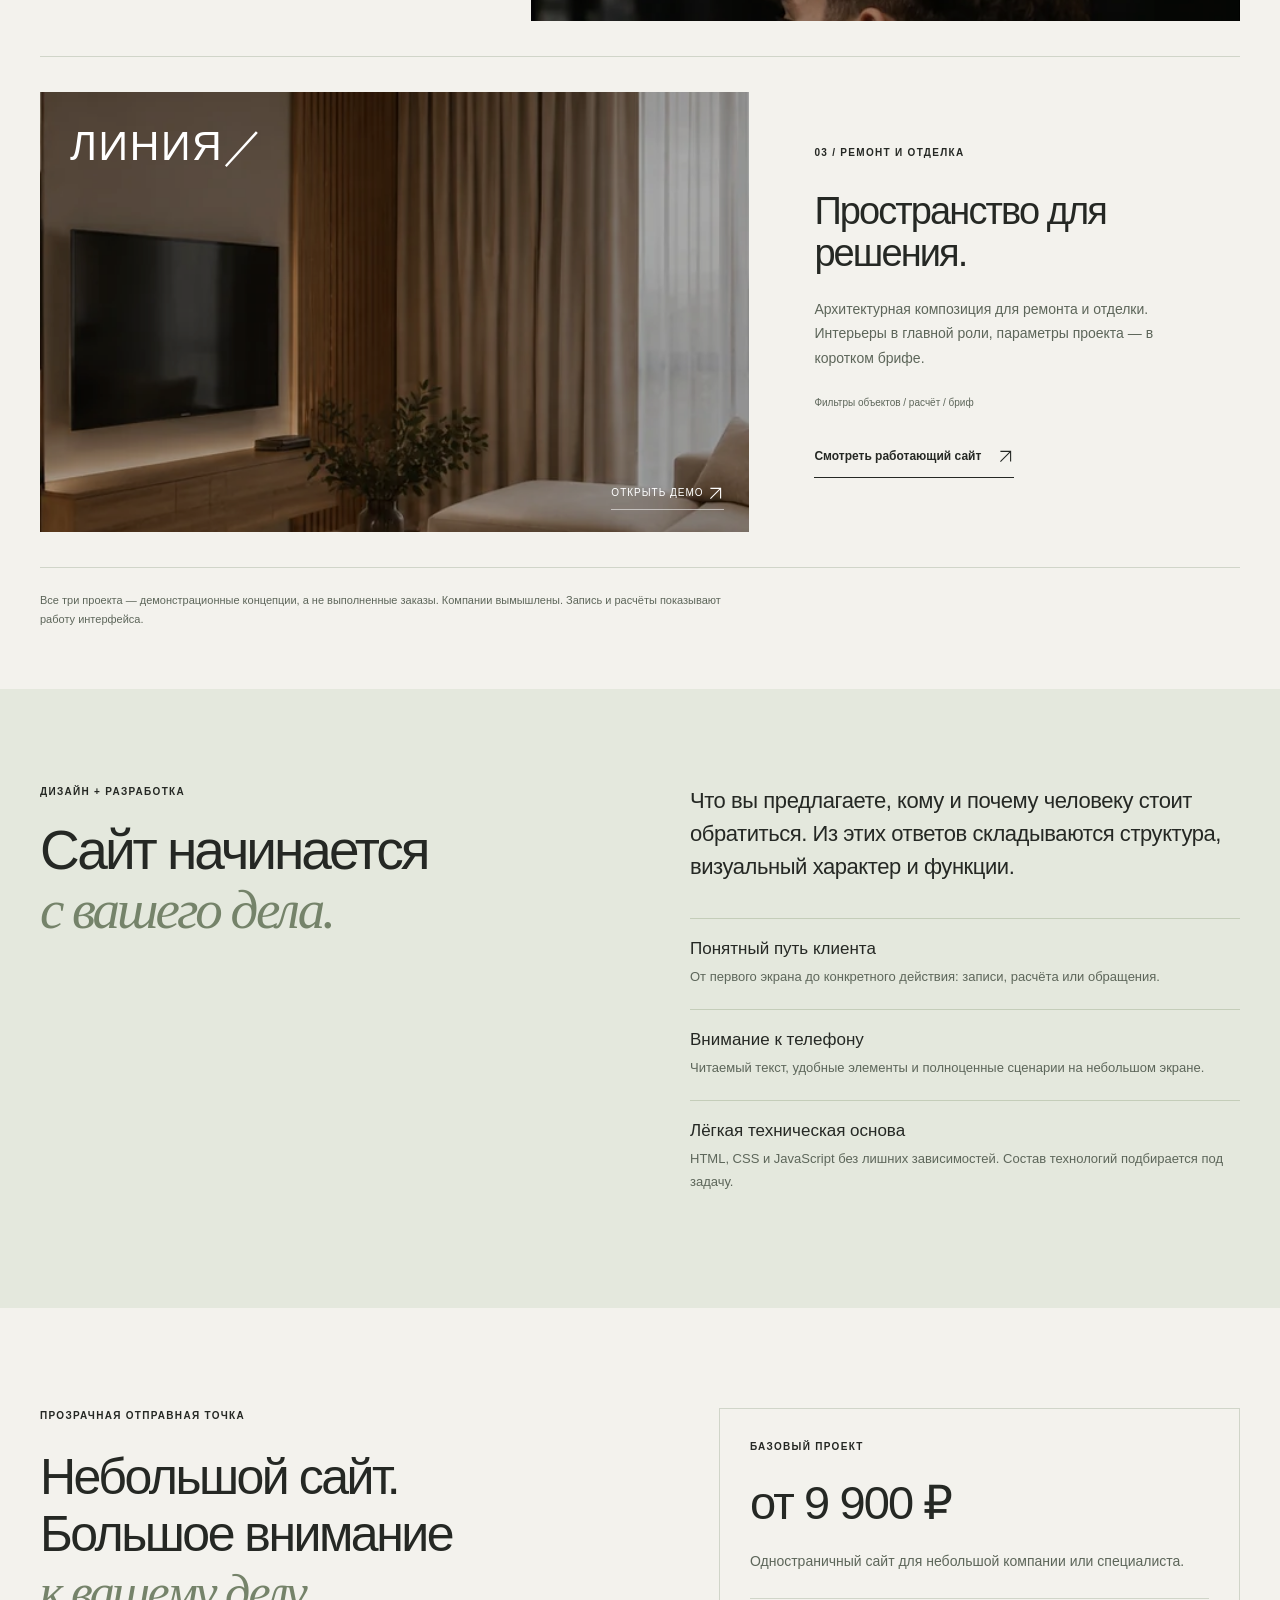
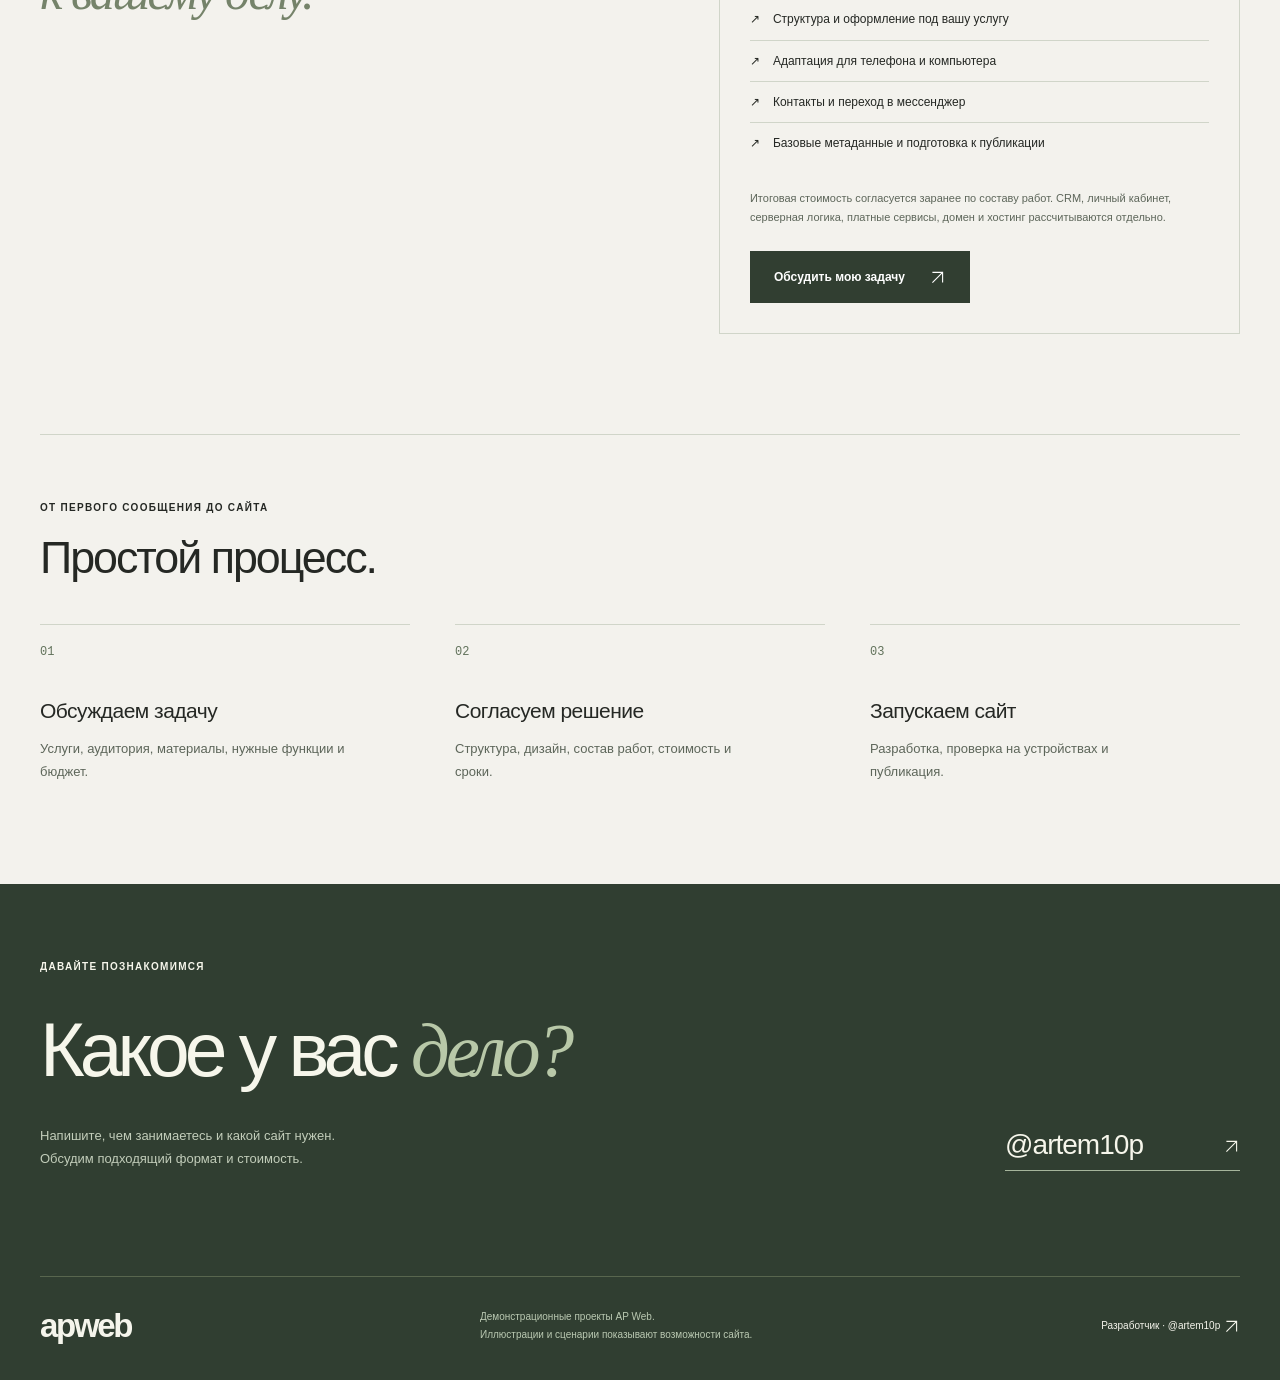
==== commit db3521d7: "Build distinct business demos with accessible calculators, booking and project galleries" ====
--- a/index.html
+++ b/index.html
@@ -1,9 +1,353 @@
-<!doctype html><html lang="ru"><head><meta charset="utf-8"><meta name="viewport" content="width=device-width,initial-scale=1"><meta name="theme-color" content="#f1f0e9"><meta name="description" content="AP Web — три работающие дизайн-концепции сайтов для локального бизнеса: автосервис, барбершоп, ремонт и отделка."><title>AP Web — сайты для локального бизнеса</title><link rel="stylesheet" href="assets/base.css"><link rel="stylesheet" href="assets/portfolio.css"><script defer src="assets/common.js"></script></head><body class="portfolio">
-<a class="skip" href="#projects">К проектам</a><header class="site-header"><div class="wrap header-inner"><a class="brand" href="#top"><span class="brand-name">ap<b>.</b> web</span><span class="brand-meta">Небольшая студия<br>хороших сайтов</span></a><nav class="nav-links" data-nav aria-label="Навигация"><a href="#projects">Проекты</a><a href="#approach">Подход</a><a href="#contact">Контакт</a></nav><div class="header-actions"><a class="header-cta" href="https://t.me/artem10p" target="_blank" rel="noopener noreferrer">Написать в Telegram <span class="arrow">↗</span></a><button class="menu-toggle" data-menu-toggle aria-expanded="false" aria-label="Открыть меню"><span></span><span></span></button></div></div></header>
-<main id="top"><section class="portfolio-intro wrap"><div><span class="small-caps">AP Web / сайты для локального бизнеса</span><h1>У каждого<br>дела —<br><em>свой характер.</em></h1></div><aside><p>Три направления, три визуальных языка. Не просто шаблонные блоки, а сайты, которые подходят конкретной нише и помогают клиенту быстрее сделать следующий шаг.</p><a class="text-link" href="#projects">Смотреть работы <span class="arrow">↘</span></a></aside></section>
-<div class="wrap"><div class="portfolio-rule"><span>Избранные демопроекты</span><span>01 — 03 / 2026</span><span>Все примеры интерактивны</span></div></div>
-<section class="wrap portfolio-list" id="projects"><article class="portfolio-project reveal"><a class="portfolio-shot" href="examples/auto/index.html" aria-label="Открыть демоверсию КОНТУР — автосервис"><img src="assets/auto-hero.webp" alt="Рабочее пространство автосервиса" fetchpriority="high"><span class="shot-number mono">01 / AUTO</span></a><div class="project-copy"><div><div class="tagline"><span>Автосервис / индустриальный стиль</span><span>01 / 03</span></div><h2>КОНТУР.</h2><p>Строгая структура, выразительная типографика и быстрый путь от выбора услуги к запросу. Здесь важны детали, а не декоративные обещания.</p><div class="functions">Услуги · Процесс работы · Демонстрационная заявка</div></div><div class="project-bottom"><span class="small-index">Сайт-концепт</span><a href="examples/auto/index.html">Смотреть сайт <span class="arrow">↗</span></a></div></div></article>
-<article class="portfolio-project reverse reveal"><a class="portfolio-shot" href="examples/barber/index.html" aria-label="Открыть демоверсию ТИХО — барбершоп"><img src="assets/barber-hero.webp" alt="Атмосфера барбершопа" loading="lazy"><span class="shot-number mono">02 / BARBER</span></a><div class="project-copy"><div><div class="tagline"><span>Барбершоп / editorial</span><span>02 / 03</span></div><h2 class="serif">ТИХО.</h2><p>Тёплая палитра, хороший ритм и фотография в главной роли. Меню услуг и сценарий записи без лишних экранов.</p><div class="functions">Прайс · Фотогалерея · Выбор услуги и времени</div></div><div class="project-bottom"><span class="small-index">Сайт-концепт</span><a href="examples/barber/index.html">Смотреть сайт <span class="arrow">↗</span></a></div></div></article>
-<article class="portfolio-project reveal"><a class="portfolio-shot" href="examples/repair/index.html" aria-label="Открыть демоверсию ЛИНИЯ — ремонт и отделка"><img src="assets/repair-hero.webp" alt="Светлый современный интерьер" loading="lazy"><span class="shot-number mono">03 / INTERIOR</span></a><div class="project-copy"><div><div class="tagline"><span>Ремонт / архитектурный минимализм</span><span>03 / 03</span></div><h2>ЛИНИЯ.</h2><p>Воздух, композиция и акцент на пространство. Галерея, понятные этапы работы и краткий бриф вместо случайного калькулятора сметы.</p><div class="functions">Услуги · Проекты · Демонстрационный бриф</div></div><div class="project-bottom"><span class="small-index">Сайт-концепт</span><a href="examples/repair/index.html">Смотреть сайт <span class="arrow">↗</span></a></div></div></article></section>
-<section class="portfolio-offer" id="approach"><div class="wrap portfolio-offer-grid"><div><span class="small-caps">О подходе</span><h2>Не больше<br>функций.<br>А больше<br>смысла.</h2></div><div><p>Сайт должен помогать бизнесу: объяснять услугу, показывать качество работы и делать обращение удобным. Начать можно с небольшого проекта — а расширять его только тогда, когда это действительно нужно.</p><p style="font-size:12px;color:#aab9aa">Все три работы — демонстрационные концепции, а не сайты реальных заказчиков. Фотографии иллюстративные; формы не отправляют данные на сервер.</p><a id="contact" class="btn" target="_blank" rel="noopener noreferrer" href="https://t.me/artem10p">Обсудить свой сайт <span class="arrow">↗</span></a></div></div></section></main>
-<footer class="site-footer"><div class="wrap footer-inner"><a href="#top" class="brand-name">ap. web</a><small>Демо-портфолио сайтов для локального бизнеса. Без отслеживания пользователей, реальных заказов и персональных данных.</small><a href="https://t.me/artem10p" rel="noopener noreferrer" target="_blank">Telegram @artem10p ↗</a></div></footer></body></html>
+<!doctype html>
+<html lang="ru">
+  <head>
+    <meta charset="utf-8" />
+    <meta name="viewport" content="width=device-width,initial-scale=1" />
+    <meta name="theme-color" content="#f5f3ed" />
+    <title>AP Web — современные сайты для малого бизнеса</title>
+    <meta
+      name="description"
+      content="Индивидуальные сайты для небольших компаний и предпринимателей. Три интерактивных демопроекта. Небольшой сайт от 9 900 ₽."
+    />
+    <meta name="robots" content="index,follow" />
+    <meta property="og:type" content="website" />
+    <meta property="og:locale" content="ru_RU" />
+    <meta
+      property="og:title"
+      content="AP Web — современные сайты для малого бизнеса"
+    />
+    <meta
+      property="og:description"
+      content="Индивидуальные сайты для небольших компаний и предпринимателей. Три интерактивных демопроекта. Небольшой сайт от 9 900 ₽."
+    />
+    <meta
+      property="og:url"
+      content="https://apestalina-byte.github.io/ap-web-business-demos/"
+    />
+    <meta
+      property="og:image"
+      content="https://apestalina-byte.github.io/ap-web-business-demos/assets/repair-hero.webp"
+    />
+    <link rel="icon" href="assets/favicon.svg" type="image/svg+xml" />
+    <link rel="stylesheet" href="assets/base.css" />
+    <link rel="stylesheet" href="assets/portfolio.css" />
+    <script defer src="assets/common.js"></script>
+    <script defer src="assets/portfolio.js"></script>
+  </head>
+  <body class="portfolio">
+    <a class="skip" href="#content">К содержанию</a>
+    <header class="site-header">
+      <div class="wrap header-inner">
+        <a class="brand" href="#top"
+          ><span class="brand-name">ap<span>web</span></span
+          ><span class="brand-meta">ДИЗАЙН И РАЗРАБОТКА</span></a
+        >
+        <nav
+          id="navigation"
+          class="nav-links"
+          data-nav
+          aria-label="Основная навигация"
+        >
+          <a href="#projects">Проекты</a><a href="#approach">Подход</a
+          ><a href="#price">Стоимость</a><a href="#contact">Контакт</a>
+        </nav>
+        <div class="header-actions">
+          <a class="header-cta" href="https://t.me/artem10p"
+            >Обсудить сайт
+            <span aria-hidden="true"
+              ><svg class="arrow-icon" viewBox="0 0 20 20" aria-hidden="true">
+                <path d="M4 16 16 4M4 4h12v12" /></svg></span></a
+          ><button
+            class="menu-toggle"
+            data-menu-toggle
+            aria-controls="navigation"
+            aria-expanded="false"
+            aria-label="Открыть меню"
+          >
+            <span></span><span></span>
+          </button>
+        </div>
+      </div>
+    </header>
+    <main id="content">
+      <section class="portfolio-hero wrap" id="top">
+        <div class="portfolio-hero-top">
+          <span class="eyebrow"
+            >АРТЁМ ПЕСТУНОВ / НЕЗАВИСИМЫЙ ВЕБ-РАЗРАБОТЧИК</span
+          ><span class="eyebrow">ДЛЯ НЕБОЛЬШИХ КОМПАНИЙ</span>
+        </div>
+        <h1>Ваше дело.<br /><em>Его новый сайт.</em></h1>
+        <div class="portfolio-hero-bottom">
+          <p>
+            Современные сайты для малого бизнеса.<br />Помогаю предпринимателям
+            понятно рассказать об услугах и сделать обращение удобным.
+          </p>
+          <a class="btn" href="#projects"
+            >Посмотреть демопроекты
+            <svg class="arrow-icon" viewBox="0 0 20 20" aria-hidden="true">
+              <path d="M10 3v14M4 11l6 6 6-6" /></svg
+          ></a>
+          <div class="hero-price">
+            от 9 900 ₽<small>Небольшой сайт под вашу задачу</small>
+          </div>
+        </div>
+      </section>
+      <section class="wrap portfolio-projects" id="projects">
+        <div class="portfolio-divider">
+          <h2>Три бизнеса. Три характера.</h2>
+          <span>ИНТЕРАКТИВНЫЕ ДЕМО / 01—03</span>
+        </div>
+        <article class="portfolio-project project-auto">
+          <a
+            class="portfolio-image"
+            href="examples/auto/index.html"
+            aria-label="Открыть сайт КОНТУР"
+            ><img
+              src="assets/auto-hero.webp"
+              alt="Иллюстрация проекта КОНТУР"
+              width="591"
+              height="887"
+              loading="lazy" /><span class="project-wordmark">КОНТУР.</span
+            ><span class="preview-tag"
+              >ОТКРЫТЬ ДЕМО
+              <svg class="arrow-icon" viewBox="0 0 20 20" aria-hidden="true">
+                <path d="M4 16 16 4M4 4h12v12" /></svg></span
+          ></a>
+          <div class="project-description">
+            <span class="eyebrow">01 / АВТОСЕРВИС</span>
+            <h3>Точность в каждом действии.</h3>
+            <p>
+              Индустриальный сайт автосервиса. Услуги, которые легко найти, и
+              расчёт, который помогает начать разговор.
+            </p>
+            <small>Категории услуг / калькулятор / обращение</small
+            ><a class="text-link" href="examples/auto/index.html"
+              >Смотреть работающий сайт
+              <svg class="arrow-icon" viewBox="0 0 20 20" aria-hidden="true">
+                <path d="M4 16 16 4M4 4h12v12" /></svg
+            ></a>
+          </div>
+        </article>
+        <article class="portfolio-project project-barber">
+          <a
+            class="portfolio-image"
+            href="examples/barber/index.html"
+            aria-label="Открыть сайт ТИХО"
+            ><img
+              src="assets/barber-hero.webp"
+              alt="Иллюстрация проекта ТИХО"
+              width="591"
+              height="887"
+              loading="lazy" /><span class="project-wordmark">ТИХО.</span
+            ><span class="preview-tag"
+              >ОТКРЫТЬ ДЕМО
+              <svg class="arrow-icon" viewBox="0 0 20 20" aria-hidden="true">
+                <path d="M4 16 16 4M4 4h12v12" /></svg></span
+          ></a>
+          <div class="project-description">
+            <span class="eyebrow">02 / БАРБЕРШОП</span>
+            <h3>Характер без лишнего шума.</h3>
+            <p>
+              Тёплый сайт барбершопа. Выбор услуг, мастера и времени с понятной
+              стоимостью визита.
+            </p>
+            <small>Выбор мастера / демозапись / галерея</small
+            ><a class="text-link" href="examples/barber/index.html"
+              >Смотреть работающий сайт
+              <svg class="arrow-icon" viewBox="0 0 20 20" aria-hidden="true">
+                <path d="M4 16 16 4M4 4h12v12" /></svg
+            ></a>
+          </div>
+        </article>
+        <article class="portfolio-project project-repair">
+          <a
+            class="portfolio-image"
+            href="examples/repair/index.html"
+            aria-label="Открыть сайт ЛИНИЯ"
+            ><img
+              src="assets/repair-hero.webp"
+              alt="Иллюстрация проекта ЛИНИЯ"
+              width="592"
+              height="887"
+              loading="lazy" /><span class="project-wordmark">ЛИНИЯ／</span
+            ><span class="preview-tag"
+              >ОТКРЫТЬ ДЕМО
+              <svg class="arrow-icon" viewBox="0 0 20 20" aria-hidden="true">
+                <path d="M4 16 16 4M4 4h12v12" /></svg></span
+          ></a>
+          <div class="project-description">
+            <span class="eyebrow">03 / РЕМОНТ И ОТДЕЛКА</span>
+            <h3>Пространство для решения.</h3>
+            <p>
+              Архитектурная композиция для ремонта и отделки. Интерьеры в
+              главной роли, параметры проекта — в коротком брифе.
+            </p>
+            <small>Фильтры объектов / расчёт / бриф</small
+            ><a class="text-link" href="examples/repair/index.html"
+              >Смотреть работающий сайт
+              <svg class="arrow-icon" viewBox="0 0 20 20" aria-hidden="true">
+                <path d="M4 16 16 4M4 4h12v12" /></svg
+            ></a>
+          </div>
+        </article>
+        <p class="portfolio-demo-note">
+          Все три проекта — демонстрационные концепции, а не выполненные заказы.
+          Компании вымышлены. Запись и расчёты показывают работу интерфейса.
+        </p>
+      </section>
+      <section class="portfolio-approach" id="approach">
+        <div class="wrap approach-grid">
+          <div>
+            <span class="eyebrow">ДИЗАЙН + РАЗРАБОТКА</span>
+            <h2>Сайт начинается<br /><em>с вашего дела.</em></h2>
+          </div>
+          <div>
+            <p class="large-copy">
+              Что вы предлагаете, кому и почему человеку стоит обратиться. Из
+              этих ответов складываются структура, визуальный характер и
+              функции.
+            </p>
+            <div class="approach-list">
+              <div>
+                <h3>Понятный путь клиента</h3>
+                <p>
+                  От первого экрана до конкретного действия: записи, расчёта или
+                  обращения.
+                </p>
+              </div>
+              <div>
+                <h3>Внимание к телефону</h3>
+                <p>
+                  Читаемый текст, удобные элементы и полноценные сценарии на
+                  небольшом экране.
+                </p>
+              </div>
+              <div>
+                <h3>Лёгкая техническая основа</h3>
+                <p>
+                  HTML, CSS и JavaScript без лишних зависимостей. Состав
+                  технологий подбирается под задачу.
+                </p>
+              </div>
+            </div>
+          </div>
+        </div>
+      </section>
+      <section class="wrap section" id="price">
+        <div class="price-layout">
+          <div>
+            <span class="eyebrow">ПРОЗРАЧНАЯ ОТПРАВНАЯ ТОЧКА</span>
+            <h2>
+              Небольшой сайт.<br />Большое внимание<br /><em>к вашему делу.</em>
+            </h2>
+          </div>
+          <div class="offer">
+            <span class="eyebrow">БАЗОВЫЙ ПРОЕКТ</span>
+            <div class="offer-price">от 9 900 ₽</div>
+            <p>Одностраничный сайт для небольшой компании или специалиста.</p>
+            <ul>
+              <li>Структура и оформление под вашу услугу</li>
+              <li>Адаптация для телефона и компьютера</li>
+              <li>Контакты и переход в мессенджер</li>
+              <li>Базовые метаданные и подготовка к публикации</li>
+            </ul>
+            <p class="offer-note">
+              Итоговая стоимость согласуется заранее по составу работ. CRM,
+              личный кабинет, серверная логика, платные сервисы, домен и хостинг
+              рассчитываются отдельно.
+            </p>
+            <a class="btn" href="https://t.me/artem10p"
+              >Обсудить мою задачу
+              <svg class="arrow-icon" viewBox="0 0 20 20" aria-hidden="true">
+                <path d="M4 16 16 4M4 4h12v12" /></svg
+            ></a>
+          </div>
+        </div>
+      </section>
+      <section class="wrap section portfolio-process">
+        <div class="section-head">
+          <div>
+            <span class="eyebrow">ОТ ПЕРВОГО СООБЩЕНИЯ ДО САЙТА</span>
+            <h2>Простой процесс.</h2>
+          </div>
+        </div>
+        <ol class="steps">
+          <li>
+            <h3>Обсуждаем задачу</h3>
+            <p>Услуги, аудитория, материалы, нужные функции и бюджет.</p>
+          </li>
+          <li>
+            <h3>Согласуем решение</h3>
+            <p>Структура, дизайн, состав работ, стоимость и сроки.</p>
+          </li>
+          <li>
+            <h3>Запускаем сайт</h3>
+            <p>Разработка, проверка на устройствах и публикация.</p>
+          </li>
+        </ol>
+      </section>
+      <section class="portfolio-contact" id="contact">
+        <div class="wrap">
+          <span class="eyebrow">ДАВАЙТЕ ПОЗНАКОМИМСЯ</span>
+          <h2>Какое у вас <em>дело?</em></h2>
+          <div class="contact-bottom">
+            <p>
+              Напишите, чем занимаетесь и какой сайт нужен.<br />Обсудим
+              подходящий формат и стоимость.
+            </p>
+            <a
+              href="https://t.me/artem10p"
+              target="_blank"
+              rel="noopener noreferrer"
+              >@artem10p
+              <span
+                ><svg class="arrow-icon" viewBox="0 0 20 20" aria-hidden="true">
+                  <path d="M4 16 16 4M4 4h12v12" /></svg></span
+            ></a>
+          </div>
+        </div>
+      </section>
+    </main>
+    <footer class="site-footer">
+      <div class="wrap footer-inner">
+        <a class="brand-name" href="#top">apweb</a>
+        <p>
+          Демонстрационные проекты AP Web.<br />Иллюстрации и сценарии
+          показывают возможности сайта.
+        </p>
+        <a
+          href="https://t.me/artem10p"
+          target="_blank"
+          rel="noopener noreferrer"
+          >Разработчик · @artem10p
+          <svg class="arrow-icon" viewBox="0 0 20 20" aria-hidden="true">
+            <path d="M4 16 16 4M4 4h12v12" /></svg
+        ></a>
+      </div>
+    </footer>
+    <dialog id="lightbox" aria-label="Просмотр фотографии">
+      <div class="lightbox-bar">
+        <span id="photo-count"></span
+        ><button type="button" data-close aria-label="Закрыть фотографию">
+          Закрыть ×
+        </button>
+      </div>
+      <img id="lightbox-image" alt="" />
+      <div class="lightbox-bottom">
+        <button type="button" data-prev aria-label="Предыдущая фотография">
+          <svg class="arrow-icon" viewBox="0 0 20 20" aria-hidden="true">
+            <path d="M17 10H3M9 4l-6 6 6 6" />
+          </svg>
+          Назад
+        </button>
+        <p id="photo-caption"></p>
+        <button type="button" data-next aria-label="Следующая фотография">
+          Далее
+          <svg class="arrow-icon" viewBox="0 0 20 20" aria-hidden="true">
+            <path d="M3 10h14M11 4l6 6-6 6" />
+          </svg>
+        </button>
+      </div>
+    </dialog>
+  </body>
+</html>
--- a/assets/base.css
+++ b/assets/base.css
@@ -1,12 +1,910 @@
-/* AP Web / Business Demos. Pure CSS, no tracking, no build dependencies. */
-:root{font-family:Arial,Helvetica,sans-serif;font-synthesis:none;text-rendering:optimizeLegibility;-webkit-font-smoothing:antialiased}
-*,*::before,*::after{box-sizing:border-box}html{scroll-behavior:smooth;scroll-padding-top:90px}body{margin:0;overflow-x:hidden}a{color:inherit;text-decoration:none}button,input,select,textarea{font:inherit}button{cursor:pointer}img{max-width:100%;display:block}h1,h2,h3,p{margin-top:0}a:focus-visible,button:focus-visible,input:focus-visible,select:focus-visible,textarea:focus-visible,summary:focus-visible{outline:2px solid currentColor;outline-offset:4px}button,input,select,textarea{min-width:0}
-.skip{position:absolute;z-index:200;top:-110px;left:12px;padding:12px 18px;background:#fff;color:#111}.skip:focus{top:12px}.wrap{width:min(100% - 64px,1320px);margin:0 auto}.serif{font-family:Georgia,'Times New Roman',serif;font-weight:400}.mono{font-family:'Courier New',monospace}.eyebrow,.small-caps{text-transform:uppercase;letter-spacing:.13em;font-size:11px;line-height:1.5;font-weight:700}.label{font-size:12px;letter-spacing:.045em}.arrow{display:inline-block;transform:translate(0,0);transition:transform .22s}.btn:hover .arrow,.text-link:hover .arrow{transform:translate(3px,-3px)}
-.site-header{position:sticky;top:0;z-index:80}.header-inner{min-height:78px;display:flex;align-items:center;justify-content:space-between;gap:24px}.nav-links{display:flex;align-items:center;gap:34px}.nav-links a{font-size:13px;font-weight:600}.nav-links a:hover{text-decoration:underline;text-underline-offset:5px}.brand{display:inline-flex;gap:10px;align-items:baseline;white-space:nowrap}.brand-name{font-size:25px;letter-spacing:-.065em;font-weight:800;line-height:1}.brand-meta{font-size:9px;line-height:1.35;letter-spacing:.11em;font-weight:700;text-transform:uppercase}.header-actions{display:flex;gap:18px;align-items:center}.header-cta{font-size:13px;font-weight:750;display:inline-flex;align-items:center;gap:12px;white-space:nowrap}.menu-toggle{display:none;background:transparent;border:0;width:42px;height:42px;padding:12px;position:relative;align-items:center;justify-content:center;flex-direction:column;gap:6px}.menu-toggle span{width:20px;height:1px;background:currentColor;display:block;transition:transform .2s}.menu-toggle[aria-expanded=true] span:first-child{transform:translateY(3.5px) rotate(45deg)}.menu-toggle[aria-expanded=true] span:last-child{transform:translateY(-3.5px) rotate(-45deg)}
-.demo-note{font-size:11px;line-height:1.55;padding:9px 32px;text-align:center;border-bottom:1px solid currentColor;background:#eee9dd;color:#504c43}.demo-note a{text-decoration:underline;text-underline-offset:3px}.btn{display:inline-flex;justify-content:center;align-items:center;gap:22px;min-height:51px;padding:13px 21px;border:1px solid transparent;font-size:13px;font-weight:750;transition:color .2s,background .2s,border-color .2s,transform .2s}.btn:hover{transform:translateY(-2px)}.btn:active{transform:translateY(0)}.text-link{display:inline-flex;align-items:center;gap:13px;font-weight:750;font-size:13px;border-bottom:1px solid currentColor;padding-bottom:6px}
-.section{padding:106px 0}.section-head{display:flex;align-items:start;justify-content:space-between;gap:40px;margin-bottom:45px}.section-head>*{min-width:0}.section-head h2{font-size:clamp(34px,4vw,62px);letter-spacing:-.058em;line-height:1.06;max-width:600px;margin:12px 0 0;font-weight:650}.section-head p{max-width:380px;font-size:15px;line-height:1.8;margin:30px 0 0}.field{display:grid;gap:8px}.field label{font-size:12px;font-weight:700}.field input,.field textarea,.field select{width:100%;border-radius:0;min-height:51px;padding:13px 14px;border:1px solid #bbbcb7;color:#1a1a19;background:#fff}.field textarea{resize:vertical;min-height:100px}.field input:focus,.field textarea:focus,.field select:focus{outline:1px solid #333}.form-hint{line-height:1.6;font-size:12px}.form-status{min-height:32px;margin:0;font-size:12px;line-height:1.6}.faq details{border-top:1px solid currentColor}.faq details:last-child{border-bottom:1px solid currentColor}.faq summary{font-size:17px;font-weight:650;list-style:none;cursor:pointer;display:flex;align-items:center;justify-content:space-between;padding:24px 0;gap:20px}.faq summary::-webkit-details-marker{display:none}.faq summary::after{content:'+';font-size:23px;font-weight:400}.faq details[open] summary::after{content:'−'}.faq details p{font-size:14px;line-height:1.8;max-width:720px;margin:0 0 26px;opacity:.78}
-.reveal{opacity:0;transform:translateY(24px);transition:opacity .65s ease,transform .65s ease}.reveal.in-view{opacity:1;transform:none}.site-footer{padding:34px 0 47px}.footer-inner{display:flex;align-items:center;justify-content:space-between;gap:20px;border-top:1px solid;padding-top:25px}.site-footer a{font-size:12px}.site-footer small{font-size:11px;line-height:1.5;max-width:430px}.photo{display:block;position:relative;overflow:hidden;background:#aaa}.photo>img{width:100%;height:100%;object-fit:cover;transition:transform .6s ease}.photo:hover>img{transform:scale(1.025)}.photo-credit{position:absolute;bottom:12px;right:14px;font-size:10px;color:#fff;text-shadow:0 1px 8px #000b;letter-spacing:.04em}
-@media(max-width:1000px){.wrap{width:min(100% - 44px,1320px)}.nav-links{gap:18px}.section{padding:82px 0}}
-@media(max-width:760px){html{scroll-padding-top:72px}.wrap{width:calc(100% - 36px)}.header-inner{min-height:65px}.site-header{position:sticky}.nav-links{display:none;position:absolute;top:100%;left:0;right:0;padding:22px 18px 27px;background:var(--navmobile,#f0eee8);border-bottom:1px solid #0002;flex-direction:column;align-items:flex-start;gap:22px}.nav-links.open{display:flex}.menu-toggle{display:flex}.header-cta{font-size:12px}.brand-name{font-size:22px}.brand-meta{display:none}.section{padding:65px 0}.section-head{display:block;margin-bottom:30px}.section-head p{margin-top:14px}.footer-inner{flex-wrap:wrap}.demo-note{padding:8px 18px}.faq summary{font-size:15px}}
-@media(max-width:420px){.wrap{width:calc(100% - 32px)}.header-cta{display:none}.section-head h2{font-size:35px}}
-@media(prefers-reduced-motion:reduce){html{scroll-behavior:auto}.reveal{opacity:1;transform:none;transition:none}*,*::before,*::after{transition-duration:.01ms!important;animation-duration:.01ms!important}}
+:root {
+  font-family: Arial, Helvetica, sans-serif;
+  color: #252824;
+  background: #f5f3ed;
+  font-synthesis: none;
+  text-rendering: optimizeLegibility;
+  -webkit-font-smoothing: antialiased;
+  --paper: #f5f3ed;
+  --ink: #252824;
+  --muted: #64645e;
+  --line: #d6d5cc;
+  --accent: #856048;
+  --button: #252824;
+  --onbutton: #fff;
+  --navmobile: #f5f3ed;
+}
+*,
+*:before,
+*:after {
+  box-sizing: border-box;
+}
+html {
+  scroll-behavior: smooth;
+  scroll-padding-top: 96px;
+}
+body {
+  margin: 0;
+}
+a {
+  color: inherit;
+  text-decoration: none;
+}
+button,
+input,
+select,
+textarea {
+  font: inherit;
+}
+button,
+a,
+input,
+select,
+textarea,
+summary {
+  -webkit-tap-highlight-color: transparent;
+}
+button {
+  cursor: pointer;
+}
+img {
+  display: block;
+  max-width: 100%;
+  height: auto;
+}
+h1,
+h2,
+h3,
+p {
+  margin: 0;
+}
+h1,
+h2,
+h3 {
+  font-weight: 500;
+}
+p {
+  line-height: 1.75;
+}
+button {
+  color: inherit;
+}
+button,
+input,
+select,
+textarea {
+  min-width: 0;
+}
+a:focus-visible,
+button:focus-visible,
+summary:focus-visible,
+input:focus-visible,
+select:focus-visible,
+textarea:focus-visible {
+  outline: 3px solid var(--accent);
+  outline-offset: 5px;
+}
+.wrap {
+  width: min(1280px, calc(100% - 80px));
+  margin-inline: auto;
+}
+.section {
+  padding: 100px 0;
+}
+.eyebrow {
+  display: block;
+  font-size: 10px;
+  font-weight: 700;
+  line-height: 1.65;
+  letter-spacing: 0.13em;
+  text-transform: uppercase;
+}
+em {
+  font-family: Georgia, "Times New Roman", serif;
+  font-weight: 400;
+}
+.skip {
+  position: fixed;
+  left: 16px;
+  top: -100px;
+  z-index: 300;
+  background: white;
+  color: black;
+  padding: 15px;
+}
+.skip:focus {
+  top: 10px;
+}
+.demo-note {
+  padding: 9px 40px;
+  font-size: 11px;
+  line-height: 1.5;
+  background: #e9e7e0;
+  color: #56554e;
+  display: flex;
+  justify-content: space-between;
+  gap: 15px;
+}
+.demo-note a {
+  text-decoration: underline;
+  text-underline-offset: 3px;
+}
+.site-header {
+  position: sticky;
+  top: 0;
+  z-index: 40;
+  background: var(--paper);
+  border-bottom: 1px solid var(--line);
+}
+.header-inner {
+  height: 84px;
+  display: flex;
+  align-items: center;
+  justify-content: space-between;
+  gap: 24px;
+}
+.brand {
+  display: flex;
+  align-items: center;
+  gap: 18px;
+}
+.brand-name {
+  font-weight: 750;
+  font-size: 27px;
+  letter-spacing: -0.055em;
+  white-space: nowrap;
+}
+.brand-meta {
+  font-size: 9px;
+  letter-spacing: 0.1em;
+  max-width: 140px;
+  line-height: 1.6;
+}
+.nav-links {
+  display: flex;
+  gap: 28px;
+  align-items: center;
+}
+.nav-links a {
+  font-size: 12px;
+  padding: 12px 0;
+}
+.nav-links a:hover {
+  text-decoration: underline;
+  text-underline-offset: 6px;
+}
+.header-actions {
+  display: flex;
+  gap: 14px;
+  align-items: center;
+}
+.header-cta {
+  display: inline-flex;
+  gap: 30px;
+  align-items: center;
+  border-bottom: 1px solid;
+  padding: 10px 0;
+  font-size: 12px;
+  font-weight: bold;
+}
+.menu-toggle {
+  display: none;
+  border: 1px solid var(--line);
+  background: none;
+  width: 44px;
+  height: 44px;
+  align-items: center;
+  justify-content: center;
+  gap: 6px;
+  flex-direction: column;
+}
+.menu-toggle span {
+  width: 20px;
+  height: 1px;
+  background: currentColor;
+  transition: transform 0.2s;
+}
+.menu-toggle[aria-expanded="true"] span:first-child {
+  transform: translateY(3.5px) rotate(45deg);
+}
+.menu-toggle[aria-expanded="true"] span:last-child {
+  transform: translateY(-3.5px) rotate(-45deg);
+}
+.btn {
+  display: inline-flex;
+  align-items: center;
+  justify-content: space-between;
+  gap: 24px;
+  min-height: 52px;
+  padding: 16px 23px;
+  background: var(--button);
+  color: var(--onbutton);
+  font-size: 12px;
+  line-height: 1.45;
+  font-weight: 700;
+  border: 1px solid var(--button);
+  transition:
+    background 0.2s,
+    transform 0.2s;
+}
+.btn:hover {
+  background: var(--accent);
+  border-color: var(--accent);
+  transform: translateY(-2px);
+}
+.btn:active {
+  transform: none;
+}
+.btn.secondary {
+  background: transparent;
+  color: var(--ink);
+  border-color: var(--line);
+}
+.text-link {
+  display: inline-flex;
+  align-items: center;
+  gap: 16px;
+  border: 0;
+  border-bottom: 1px solid currentColor;
+  padding: 10px 0;
+  background: transparent;
+  font-size: 12px;
+  font-weight: 700;
+  line-height: 1.5;
+}
+.text-link:hover {
+  color: var(--accent);
+}
+.hero-actions {
+  display: flex;
+  align-items: center;
+  gap: 30px;
+  flex-wrap: wrap;
+}
+.hero-description {
+  max-width: 435px;
+  font-size: 16px;
+  color: var(--muted);
+}
+.section-head {
+  display: flex;
+  justify-content: space-between;
+  gap: 50px;
+  align-items: end;
+  margin-bottom: 42px;
+}
+.section-head h2 {
+  font-size: clamp(32px, 3.5vw, 50px);
+  letter-spacing: -0.045em;
+  line-height: 1.13;
+  margin-top: 15px;
+  max-width: 750px;
+}
+.section-head > p {
+  max-width: 330px;
+  color: var(--muted);
+  font-size: 13px;
+}
+.filter-bar {
+  display: flex;
+  gap: 9px;
+  flex-wrap: wrap;
+  margin: 0 0 32px;
+}
+.filter-bar button {
+  padding: 13px 18px;
+  min-height: 44px;
+  border: 1px solid var(--line);
+  background: transparent;
+  font-size: 12px;
+  transition:
+    background 0.2s,
+    color 0.2s;
+}
+.filter-bar button.active {
+  background: var(--ink);
+  color: var(--paper);
+  border-color: var(--ink);
+}
+.filter-bar button:hover {
+  border-color: var(--ink);
+}
+[hidden] {
+  display: none !important;
+}
+.row-number {
+  font-family: "Courier New", monospace;
+  color: var(--accent);
+  font-size: 12px;
+}
+.gallery-photo {
+  padding: 0;
+  border: 0;
+  display: block;
+  position: relative;
+  overflow: hidden;
+  background: #d1c8b8;
+  width: 100%;
+  text-align: left;
+}
+.gallery-photo img {
+  width: 100%;
+  height: 100%;
+  object-fit: cover;
+  transition: transform 0.5s;
+}
+.gallery-photo:hover img {
+  transform: scale(1.025);
+}
+.zoom-mark {
+  position: absolute;
+  right: 16px;
+  bottom: 16px;
+  width: 40px;
+  height: 40px;
+  background: var(--paper);
+  color: var(--ink);
+  display: grid;
+  place-items: center;
+  font-size: 20px;
+}
+.image-label {
+  position: absolute;
+  bottom: 16px;
+  left: 18px;
+  padding: 6px 9px;
+  background: #181b18c9;
+  color: #fff;
+  font-size: 9px;
+  letter-spacing: 0.04em;
+}
+.large-copy {
+  font-size: 23px;
+  line-height: 1.5;
+  letter-spacing: -0.02em;
+}
+.steps {
+  list-style: none;
+  counter-reset: step;
+  display: grid;
+  grid-template-columns: repeat(3, 1fr);
+  gap: 45px;
+  padding: 0;
+  margin: 0;
+}
+.steps li {
+  counter-increment: step;
+  border-top: 1px solid var(--line);
+  padding-top: 20px;
+}
+.steps li:before {
+  content: "0" counter(step);
+  display: block;
+  color: var(--accent);
+  font-size: 12px;
+  font-family: monospace;
+  margin-bottom: 40px;
+}
+.steps h3 {
+  font-size: 21px;
+  letter-spacing: -0.025em;
+  margin-bottom: 15px;
+}
+.steps p {
+  font-size: 13px;
+  color: var(--muted);
+  max-width: 310px;
+}
+.contact-grid {
+  display: grid;
+  grid-template-columns: 0.95fr 1.05fr;
+  gap: 90px;
+  align-items: start;
+}
+.contact-grid h2 {
+  font-size: clamp(37px, 4.5vw, 64px);
+  letter-spacing: -0.05em;
+  line-height: 1.1;
+  margin: 20px 0 25px;
+}
+.contact-grid > div > p {
+  max-width: 360px;
+  font-size: 14px;
+  margin-bottom: 25px;
+}
+.form-panel {
+  padding: 32px;
+  background: var(--paper);
+  color: var(--ink);
+  border: 1px solid var(--line);
+  display: grid;
+  gap: 15px;
+}
+.form-heading {
+  font-size: 10px;
+  letter-spacing: 0.1em;
+  display: flex;
+  justify-content: space-between;
+  border-bottom: 1px solid var(--line);
+  padding-bottom: 19px;
+  margin-bottom: 6px;
+}
+label,
+legend {
+  font-size: 12px;
+  font-weight: 600;
+  line-height: 1.5;
+}
+label {
+  display: block;
+}
+input:not([type="checkbox"]),
+select,
+textarea {
+  width: 100%;
+  background: transparent;
+  color: var(--ink);
+  border: 1px solid #b4b3a9;
+  border-radius: 0;
+  padding: 13px 12px;
+  min-height: 48px;
+  font-size: 14px;
+  line-height: 1.5;
+}
+select {
+  background-color: var(--paper);
+}
+textarea {
+  resize: vertical;
+}
+fieldset {
+  border: 0;
+  padding: 0;
+  margin: 5px 0;
+  min-width: 0;
+}
+legend {
+  padding: 0;
+  margin-bottom: 12px;
+}
+.check {
+  display: flex;
+  gap: 10px;
+  align-items: center;
+  min-height: 47px;
+  border-bottom: 1px solid var(--line);
+  font-weight: 400;
+  cursor: pointer;
+}
+.check input {
+  accent-color: var(--button);
+  width: 17px;
+  height: 17px;
+  flex-shrink: 0;
+}
+.check span {
+  margin-left: auto;
+  white-space: nowrap;
+  font-size: 11px;
+  font-weight: 600;
+}
+.field-pair {
+  display: grid;
+  grid-template-columns: 1fr 1fr;
+  gap: 15px;
+}
+.field-pair label {
+  margin-bottom: 8px;
+}
+.estimate {
+  display: flex;
+  justify-content: space-between;
+  gap: 15px;
+  align-items: center;
+  padding: 20px 0;
+  border-top: 1px solid var(--line);
+  margin-top: 5px;
+}
+.estimate > span {
+  font-size: 12px;
+}
+.estimate small {
+  font-size: 10px;
+  color: var(--muted);
+  display: inline-block;
+  margin-top: 6px;
+}
+.estimate output {
+  font-size: 25px;
+  letter-spacing: -0.035em;
+  text-align: right;
+  font-variant-numeric: tabular-nums;
+  line-height: 1.35;
+}
+.demo-caption,
+.form-hint {
+  font-size: 11px !important;
+  line-height: 1.7;
+  color: var(--muted);
+}
+.form-status {
+  font-size: 12px;
+  line-height: 1.7;
+  min-height: 0;
+}
+.form-status:empty {
+  display: none;
+}
+.brief-result {
+  display: grid;
+  gap: 12px;
+  padding-top: 15px;
+  border-top: 1px solid var(--line);
+}
+.brief-actions {
+  display: flex;
+  gap: 10px;
+  flex-wrap: wrap;
+}
+.brief-actions .btn {
+  flex: 1;
+  font-size: 11px;
+}
+.brief-result textarea {
+  font-size: 12px;
+}
+.faq {
+  max-width: 850px;
+  margin-left: auto;
+}
+.faq details {
+  border-bottom: 1px solid var(--line);
+}
+.faq details:first-child {
+  border-top: 1px solid var(--line);
+}
+summary {
+  cursor: pointer;
+  list-style: none;
+}
+summary::-webkit-details-marker {
+  display: none;
+}
+.faq summary {
+  padding: 24px 0;
+  display: flex;
+  align-items: center;
+  justify-content: space-between;
+  gap: 20px;
+  font-size: 17px;
+  line-height: 1.5;
+}
+.faq summary:after {
+  content: "+";
+  font-size: 23px;
+}
+.faq details[open] summary:after {
+  content: "−";
+}
+.faq p {
+  font-size: 14px;
+  max-width: 690px;
+  color: var(--muted);
+  padding-bottom: 24px;
+}
+.faq details[open] p {
+  animation: disclose 0.2s ease;
+}
+.site-footer {
+  padding: 30px 0 35px;
+}
+.footer-inner {
+  display: flex;
+  justify-content: space-between;
+  align-items: center;
+  gap: 25px;
+  border-top: 1px solid var(--line);
+  padding-top: 30px;
+}
+.footer-inner p,
+.footer-inner > a:last-child {
+  font-size: 10px;
+  line-height: 1.8;
+}
+.footer-inner p {
+  color: var(--muted);
+}
+.mobile-action {
+  display: none;
+}
+dialog {
+  border: 0;
+  background: #171916;
+  color: #fff;
+  width: min(1200px, calc(100% - 32px));
+  max-height: 92dvh;
+  padding: 18px;
+  overflow: auto;
+}
+dialog::backdrop {
+  background: #10120fe8;
+  backdrop-filter: blur(5px);
+}
+dialog img {
+  max-height: 68dvh;
+  width: 100%;
+  object-fit: contain;
+}
+.lightbox-bar,
+.lightbox-bottom {
+  display: flex;
+  justify-content: space-between;
+  align-items: center;
+  gap: 20px;
+  font-size: 12px;
+  padding: 4px 0 18px;
+}
+.lightbox-bottom {
+  padding: 18px 0 0;
+}
+.lightbox-bottom p {
+  max-width: 65%;
+  text-align: center;
+  font-size: 11px;
+}
+dialog button {
+  background: transparent;
+  border: 1px solid #64665e;
+  color: white;
+  padding: 12px;
+  min-height: 44px;
+  font-size: 11px;
+}
+dialog button:hover {
+  background: #42463e;
+}
+.reveal {
+  animation: disclose 0.6s ease both;
+}
+@keyframes disclose {
+  from {
+    opacity: 0;
+    transform: translateY(10px);
+  }
+  to {
+    opacity: 1;
+    transform: none;
+  }
+}
+@media (min-width: 1700px) {
+  .wrap {
+    width: min(1440px, calc(100% - 120px));
+  }
+}
+@media (max-width: 1100px) {
+  .wrap {
+    width: calc(100% - 48px);
+  }
+  .brand-meta {
+    display: none;
+  }
+  .nav-links {
+    gap: 20px;
+  }
+  .contact-grid {
+    gap: 40px;
+  }
+  .section {
+    padding: 80px 0;
+  }
+  .header-inner {
+    height: 75px;
+  }
+}
+@media (max-width: 760px) {
+  html {
+    scroll-padding-top: 80px;
+  }
+  .wrap {
+    width: calc(100% - 36px);
+  }
+  .demo-note {
+    padding: 7px 18px;
+    font-size: 9px;
+    gap: 12px;
+    align-items: center;
+  }
+  .demo-note > a {
+    white-space: nowrap;
+  }
+  .header-inner {
+    height: 67px;
+  }
+  .brand-name {
+    font-size: 25px;
+  }
+  .header-cta {
+    font-size: 11px;
+    gap: 16px;
+  }
+  .menu-toggle {
+    display: flex;
+  }
+  .nav-links {
+    display: none;
+    position: absolute;
+    top: 100%;
+    left: 0;
+    right: 0;
+    background: var(--navmobile);
+    padding: 14px 18px 22px;
+    border-bottom: 1px solid var(--line);
+    box-shadow: 0 15px 20px #0001;
+  }
+  .nav-links.open {
+    display: grid;
+    gap: 3px;
+  }
+  .nav-links a {
+    padding: 13px 0;
+    font-size: 15px;
+  }
+  .section {
+    padding: 62px 0;
+  }
+  .section-head {
+    display: block;
+    margin-bottom: 28px;
+  }
+  .section-head > p {
+    margin-top: 18px;
+    max-width: 490px;
+  }
+  .section-head h2 {
+    font-size: 34px;
+  }
+  .filter-bar {
+    gap: 6px;
+    margin-bottom: 22px;
+  }
+  .filter-bar button {
+    padding: 11px 13px;
+    font-size: 11px;
+  }
+  .contact-grid {
+    grid-template-columns: 1fr;
+    gap: 28px;
+  }
+  .contact-grid h2 {
+    font-size: 43px;
+  }
+  .form-panel {
+    padding: 24px;
+  }
+  .steps {
+    grid-template-columns: 1fr;
+    gap: 25px;
+  }
+  .steps li {
+    display: grid;
+    grid-template-columns: 35px 1fr;
+    column-gap: 14px;
+  }
+  .steps li:before {
+    grid-row: span 2;
+    margin-top: 3px;
+    margin-bottom: 0;
+  }
+  .steps h3 {
+    font-size: 21px;
+  }
+  .steps p {
+    max-width: none;
+  }
+  .footer-inner {
+    flex-wrap: wrap;
+  }
+  .footer-inner p {
+    order: 3;
+    width: 100%;
+  }
+  .mobile-action {
+    position: fixed;
+    bottom: 12px;
+    left: 18px;
+    right: 18px;
+    z-index: 35;
+    display: flex;
+    align-items: center;
+    justify-content: space-between;
+    background: var(--button);
+    color: var(--onbutton);
+    border: 1px solid #ffffff30;
+    padding: 16px 20px;
+    box-shadow: 0 5px 22px #0003;
+    font-size: 12px;
+    min-height: 50px;
+  }
+  .site-footer {
+    padding-bottom: 92px;
+  }
+  .hero-description {
+    font-size: 15px;
+  }
+  .lightbox-bottom p {
+    max-width: 40%;
+  }
+}
+@media (max-width: 390px) {
+  .header-cta {
+    display: none;
+  }
+  .field-pair {
+    grid-template-columns: 1fr;
+  }
+  .form-panel {
+    padding: 18px;
+  }
+  .estimate output {
+    font-size: 22px;
+  }
+  .check {
+    font-size: 11px;
+  }
+  .check span {
+    font-size: 10px;
+  }
+  .demo-note {
+    font-size: 8px;
+  }
+  .section-head h2 {
+    font-size: 30px;
+  }
+  .brief-actions {
+    display: grid;
+  }
+  .footer-inner {
+    gap: 20px;
+  }
+}
+@media (prefers-reduced-motion: reduce) {
+  html {
+    scroll-behavior: auto;
+  }
+  *,
+  *:before,
+  *:after {
+    animation: none !important;
+    transition: none !important;
+  }
+}
+.arrow-icon {
+  display: inline-block;
+  width: 17px;
+  height: 17px;
+  vertical-align: middle;
+  flex-shrink: 0;
+  stroke: currentColor;
+  stroke-width: 1.3;
+  fill: none;
+}
+.btn .arrow-icon,
+.text-link .arrow-icon,
+.header-cta .arrow-icon {
+  transition: transform 0.2s;
+}
+.btn:hover .arrow-icon,
+.text-link:hover .arrow-icon {
+  transform: translate(2px, -2px);
+}
+.zoom-mark .arrow-icon {
+  width: 22px;
+  height: 22px;
+}
+.project-description .text-link,
+.portfolio-demo-note {
+  line-height: 1.75;
+}
+.image-label {
+  background: #181b18;
+}
--- a/assets/portfolio.css
+++ b/assets/portfolio.css
@@ -1,8 +1,497 @@
-:root{--navmobile:#f1f0e9;--paper:#f1f0e9;--ink:#252825;--gray:#616960;--rule:#d2d5cd;--accent:#607765}
-body.portfolio{background:var(--paper);color:var(--ink)}.portfolio .site-header{background:var(--paper);border-bottom:1px solid var(--rule)}.portfolio .brand-name{font-size:23px}.portfolio .brand-name b{color:var(--accent)}.portfolio .brand-meta{color:var(--gray)}.portfolio .header-cta{padding-bottom:5px;border-bottom:1px solid var(--ink)}.portfolio .small-caps{color:var(--gray)}.portfolio .btn-ink{background:var(--ink);color:#fff}.portfolio .btn-ink:hover{background:#4a5f4c}.portfolio .btn-ghost{border-color:var(--ink);color:var(--ink)}
-.portfolio-intro{padding:100px 0 87px;display:grid;grid-template-columns:1fr 295px;gap:50px;align-items:end}.portfolio-intro h1{font-size:clamp(68px,8.2vw,130px);font-weight:620;letter-spacing:-.086em;line-height:.92;margin:22px 0 0;max-width:990px}.portfolio-intro h1 em{font-family:Georgia,serif;font-weight:400;font-style:italic;color:#637d69}.portfolio-intro aside{padding-bottom:10px}.portfolio-intro aside p{font-size:15px;line-height:1.8;color:#667168;max-width:260px;margin:0 0 25px}
-.portfolio-rule{display:flex;justify-content:space-between;gap:15px;padding:18px 0;border-top:1px solid var(--rule);border-bottom:1px solid var(--rule);color:var(--gray);font-size:12px;letter-spacing:.03em}.portfolio-list{padding:0 0 98px}.portfolio-project{display:grid;grid-template-columns:49% 51%;min-height:480px;border-bottom:1px solid var(--rule);padding:36px 0;gap:0}.portfolio-project.reverse{grid-template-columns:51% 49%}.portfolio-project.reverse .portfolio-shot{order:2}.portfolio-project.reverse .project-copy{order:1;padding:32px 50px 20px 0}.portfolio-shot{height:450px;background:#9aaca2;position:relative;overflow:hidden}.portfolio-shot img{height:100%;width:100%;object-fit:cover;filter:saturate(.72)}.portfolio-shot::after{content:'';position:absolute;inset:0;background:linear-gradient(0deg,#0006,transparent 50%);pointer-events:none}.shot-number{position:absolute;left:23px;bottom:19px;z-index:2;font-size:12px;font-weight:700;letter-spacing:.12em;color:#fff}.project-copy{padding:32px 0 20px 65px;display:flex;flex-direction:column;justify-content:space-between}.project-copy .tagline{display:flex;justify-content:space-between;gap:15px;align-items:center;border-bottom:1px solid var(--rule);padding-bottom:14px;font-size:11px;letter-spacing:.09em;font-weight:700;color:var(--gray);text-transform:uppercase}.project-copy h2{font-size:clamp(45px,5.2vw,82px);line-height:.96;letter-spacing:-.068em;font-weight:630;margin:20px 0 18px}.project-copy h2.serif{font-weight:400}.project-copy p{font-size:15px;line-height:1.75;color:#647068;max-width:445px;margin:0 0 28px}.project-copy .functions{font-size:12px;line-height:1.6;color:var(--gray);padding-top:18px;border-top:1px solid var(--rule)}.project-copy .project-bottom{display:flex;justify-content:space-between;gap:20px;align-items:end}.project-copy .project-bottom a{font-weight:750;font-size:14px;border-bottom:1px solid var(--ink);padding-bottom:7px}.project-copy .small-index{font-size:12px;color:var(--gray)}
-.portfolio-offer{background:#2a332d;color:#f7f8f2;padding:95px 0}.portfolio-offer .small-caps{color:#aabdab}.portfolio-offer-grid{display:grid;grid-template-columns:1fr 1fr;gap:70px;align-items:end}.portfolio-offer h2{font-size:clamp(51px,6vw,92px);letter-spacing:-.072em;line-height:.96;font-weight:590;margin:16px 0 0}.portfolio-offer p{max-width:420px;font-size:16px;line-height:1.8;color:#c4cec4;margin-bottom:28px}.portfolio-offer .btn{background:#e4ede2;color:#263128}.portfolio .site-footer{background:#2a332d;color:#eff1e8}.portfolio .site-footer small{color:#b7c6b7}
-@media(max-width:1020px){.portfolio-intro{grid-template-columns:1fr;gap:35px;padding:72px 0}.portfolio-intro aside{display:flex;justify-content:space-between;gap:25px;align-items:end}.portfolio-intro aside p{max-width:520px}.portfolio-project,.portfolio-project.reverse{grid-template-columns:1fr 1fr}.project-copy,.portfolio-project.reverse .project-copy{padding:26px}.portfolio-shot{height:430px}}
-@media(max-width:760px){.portfolio-intro{padding:54px 0 52px}.portfolio-intro h1{font-size:clamp(60px,12vw,92px)}.portfolio-intro aside{display:block}.portfolio-project,.portfolio-project.reverse{grid-template-columns:1fr;gap:0;padding:27px 0}.portfolio-project.reverse .portfolio-shot{order:0}.portfolio-project.reverse .project-copy{order:0}.portfolio-shot{height:340px}.project-copy,.portfolio-project.reverse .project-copy{padding:24px 0 0;min-height:330px}.project-copy h2{font-size:60px}.project-copy .functions{margin-top:12px}.portfolio-list{padding-bottom:65px}.portfolio-offer{padding:67px 0}.portfolio-offer-grid{grid-template-columns:1fr;gap:30px}}
-@media(max-width:460px){.portfolio-intro h1{font-size:clamp(52px,15vw,74px)}.portfolio-rule{font-size:11px;flex-wrap:wrap}.portfolio-shot{height:260px}.project-copy h2{font-size:53px}.project-copy .tagline{font-size:10px}.portfolio-offer h2{font-size:52px}}
+.portfolio {
+  --paper: #f3f2ed;
+  --ink: #252a26;
+  --muted: #5d665a;
+  --accent: #61725b;
+  --button: #313e31;
+  --line: #d0d5c9;
+  --navmobile: #f3f2ed;
+  background: var(--paper);
+}
+.portfolio .brand-name {
+  font-size: 33px;
+  letter-spacing: -0.07em;
+}
+.portfolio .brand-name span {
+  font-weight: 400;
+}
+.portfolio-hero {
+  padding: 55px 0 65px;
+}
+.portfolio-hero-top {
+  display: flex;
+  justify-content: space-between;
+  gap: 25px;
+  color: #63705e;
+}
+.portfolio-hero-top .eyebrow {
+  font-size: 9px;
+}
+.portfolio-hero h1 {
+  font-size: clamp(64px, 8vw, 124px);
+  line-height: 0.98;
+  letter-spacing: -0.075em;
+  margin: 48px 0 40px;
+  font-weight: 500;
+}
+.portfolio-hero h1 em {
+  color: #6f8267;
+  letter-spacing: -0.06em;
+}
+.portfolio-hero-bottom {
+  display: grid;
+  grid-template-columns: 1.35fr 1fr 0.7fr;
+  gap: 45px;
+  align-items: center;
+}
+.portfolio-hero-bottom p {
+  font-size: 13px;
+  color: var(--muted);
+  max-width: 420px;
+}
+.portfolio-hero-bottom .btn {
+  justify-self: start;
+}
+.hero-price {
+  font-size: 26px;
+  letter-spacing: -0.04em;
+  white-space: nowrap;
+  border-left: 1px solid var(--line);
+  padding-left: 25px;
+}
+.hero-price small {
+  display: block;
+  letter-spacing: 0;
+  font-size: 9px;
+  margin-top: 9px;
+  color: var(--muted);
+}
+.portfolio-divider {
+  display: flex;
+  justify-content: space-between;
+  gap: 20px;
+  border-top: 1px solid var(--line);
+  border-bottom: 1px solid var(--line);
+  padding: 19px 0;
+  align-items: center;
+}
+.portfolio-divider h2 {
+  font-size: 15px;
+}
+.portfolio-divider span {
+  font-size: 9px;
+  letter-spacing: 0.06em;
+}
+.portfolio-project {
+  padding: 35px 0;
+  display: grid;
+  grid-template-columns: 1.25fr 0.75fr;
+  gap: 65px;
+  border-bottom: 1px solid var(--line);
+  align-items: center;
+}
+.portfolio-image {
+  position: relative;
+  height: 440px;
+  overflow: hidden;
+  background: #252e28;
+}
+.portfolio-image img {
+  width: 100%;
+  height: 100%;
+  object-fit: cover;
+  object-position: center 40%;
+  transition: transform 0.6s;
+  filter: brightness(0.7);
+}
+.portfolio-image:hover img {
+  transform: scale(1.03);
+}
+.project-wordmark {
+  position: absolute;
+  left: 30px;
+  top: 27px;
+  color: #fff;
+  font-size: 41px;
+  font-weight: 700;
+  letter-spacing: -0.055em;
+}
+.preview-tag {
+  position: absolute;
+  bottom: 22px;
+  right: 25px;
+  font-size: 10px;
+  letter-spacing: 0.1em;
+  color: white;
+  border-bottom: 1px solid #fff8;
+  padding-bottom: 7px;
+}
+.project-barber .project-wordmark {
+  font-family: Georgia, serif;
+  font-weight: 400;
+  font-size: 53px;
+}
+.project-repair .project-wordmark {
+  font-weight: 400;
+  letter-spacing: 0.04em;
+}
+.project-description h3 {
+  font-size: 38px;
+  letter-spacing: -0.05em;
+  line-height: 1.12;
+  margin: 28px 0 22px;
+  max-width: 350px;
+}
+.project-description p {
+  font-size: 14px;
+  color: var(--muted);
+  max-width: 360px;
+}
+.project-description small {
+  display: block;
+  font-size: 10px;
+  line-height: 1.8;
+  color: var(--muted);
+  margin: 24px 0;
+}
+.project-barber {
+  grid-template-columns: 0.75fr 1.25fr;
+}
+.project-barber .portfolio-image {
+  order: 2;
+}
+.project-barber .project-description {
+  order: 1;
+}
+.project-barber .project-description h3 {
+  font-family: Georgia, serif;
+  font-weight: 400;
+  letter-spacing: -0.03em;
+  font-size: 42px;
+}
+.portfolio-demo-note {
+  font-size: 11px;
+  color: var(--muted);
+  padding: 23px 0 60px;
+  max-width: 710px;
+}
+.portfolio-approach {
+  background: #e4e8dd;
+  padding: 95px 0;
+}
+.approach-grid {
+  display: grid;
+  grid-template-columns: 1fr 1fr;
+  gap: 100px;
+}
+.approach-grid h2 {
+  font-size: 55px;
+  line-height: 1.08;
+  letter-spacing: -0.055em;
+  margin: 20px 0;
+}
+.approach-grid em {
+  color: #75836a;
+}
+.approach-grid .large-copy {
+  font-size: 22px;
+}
+.approach-list {
+  margin-top: 35px;
+}
+.approach-list > div {
+  border-top: 1px solid #c4cdb9;
+  padding: 20px 0;
+}
+.approach-list h3 {
+  font-size: 17px;
+  margin-bottom: 7px;
+}
+.approach-list p {
+  font-size: 13px;
+  color: var(--muted);
+}
+.price-layout {
+  display: grid;
+  grid-template-columns: 1fr 0.9fr;
+  gap: 100px;
+}
+.price-layout h2 {
+  font-size: 50px;
+  letter-spacing: -0.05em;
+  line-height: 1.15;
+  margin-top: 24px;
+}
+.price-layout h2 em {
+  color: #75836a;
+}
+.offer {
+  padding: 30px;
+  border: 1px solid var(--line);
+}
+.offer-price {
+  font-size: 47px;
+  letter-spacing: -0.04em;
+  margin: 19px 0;
+}
+.offer > p {
+  font-size: 14px;
+  color: var(--muted);
+}
+.offer ul {
+  list-style: none;
+  padding: 0;
+  margin: 25px 0;
+}
+.offer li {
+  font-size: 12px;
+  line-height: 1.7;
+  padding: 10px 0;
+  border-top: 1px solid var(--line);
+}
+.offer li:before {
+  content: "↗";
+  margin-right: 13px;
+}
+.offer .offer-note {
+  font-size: 11px;
+  line-height: 1.7;
+  margin-bottom: 25px;
+}
+.portfolio-process {
+  border-top: 1px solid var(--line);
+  padding-top: 65px;
+}
+.portfolio-contact {
+  background: #303e31;
+  color: #f6f6eb;
+  padding: 75px 0;
+}
+.portfolio-contact h2 {
+  font-size: clamp(45px, 6vw, 88px);
+  letter-spacing: -0.065em;
+  margin: 30px 0;
+}
+.portfolio-contact h2 em {
+  color: #b8c8a8;
+}
+.contact-bottom {
+  display: flex;
+  justify-content: space-between;
+  align-items: end;
+  gap: 30px;
+}
+.contact-bottom p {
+  font-size: 13px;
+  color: #c2cdba;
+}
+.contact-bottom > a {
+  font-size: 28px;
+  letter-spacing: -0.035em;
+  border-bottom: 1px solid #a5b49b;
+  padding-bottom: 9px;
+  display: flex;
+  gap: 80px;
+}
+.portfolio .site-footer {
+  background: #303e31;
+  color: #f5f5ec;
+  --muted: #bac9b2;
+  --line: #58664e;
+}
+@media (max-width: 1100px) {
+  .portfolio-hero-bottom {
+    grid-template-columns: 1.4fr 1fr;
+    gap: 25px;
+  }
+  .hero-price {
+    grid-column: 2;
+    grid-row: 1;
+    align-self: start;
+  }
+  .portfolio-hero-bottom > .btn {
+    grid-column: 1;
+    margin-top: 5px;
+  }
+  .portfolio-project,
+  .project-barber {
+    gap: 35px;
+    grid-template-columns: 1fr 1fr;
+  }
+  .portfolio-image {
+    height: 380px;
+  }
+  .project-description h3 {
+    font-size: 32px;
+  }
+  .approach-grid,
+  .price-layout {
+    gap: 50px;
+  }
+  .approach-grid h2 {
+    font-size: 45px;
+  }
+  .price-layout h2 {
+    font-size: 40px;
+  }
+}
+@media (max-width: 760px) {
+  .portfolio-hero {
+    padding: 32px 0 40px;
+  }
+  .portfolio-hero-top > .eyebrow:last-child {
+    display: none;
+  }
+  .portfolio-hero-top > .eyebrow {
+    font-size: 8px;
+  }
+  .portfolio-hero h1 {
+    font-size: clamp(46px, 10vw, 74px);
+    margin: 34px 0 26px;
+    line-height: 1.05;
+  }
+  .portfolio-hero-bottom {
+    grid-template-columns: 1fr;
+    gap: 22px;
+  }
+  .portfolio-hero-bottom p {
+    font-size: 12px;
+  }
+  .portfolio-hero-bottom > .btn {
+    grid-column: auto;
+    grid-row: auto;
+    margin-top: 0;
+  }
+  .hero-price {
+    grid-column: auto;
+    grid-row: auto;
+    border-left: 0;
+    padding-left: 0;
+    display: flex;
+    gap: 15px;
+    align-items: baseline;
+    font-size: 23px;
+  }
+  .hero-price small {
+    font-size: 9px;
+  }
+  .portfolio-divider {
+    align-items: start;
+  }
+  .portfolio-divider h2 {
+    font-size: 13px;
+    max-width: 180px;
+  }
+  .portfolio-divider span {
+    font-size: 8px;
+    text-align: right;
+    max-width: 120px;
+    line-height: 1.7;
+  }
+  .portfolio-project,
+  .project-barber {
+    grid-template-columns: 1fr;
+    gap: 0;
+    padding: 24px 0;
+  }
+  .project-barber .portfolio-image,
+  .project-barber .project-description {
+    order: initial;
+  }
+  .portfolio-image {
+    height: 310px;
+  }
+  .project-wordmark {
+    left: 21px;
+    top: 22px;
+    font-size: 34px;
+  }
+  .project-description {
+    padding: 24px 0 5px;
+  }
+  .project-description h3 {
+    font-size: 31px;
+    margin: 15px 0;
+    max-width: none;
+  }
+  .project-barber .project-description h3 {
+    font-size: 35px;
+  }
+  .project-description p {
+    font-size: 13px;
+    max-width: 500px;
+  }
+  .project-description small {
+    margin: 18px 0 10px;
+    font-size: 10px;
+  }
+  .portfolio-demo-note {
+    padding-bottom: 40px;
+  }
+  .portfolio-approach {
+    padding: 62px 0;
+  }
+  .approach-grid,
+  .price-layout {
+    grid-template-columns: 1fr;
+    gap: 25px;
+  }
+  .approach-grid h2 {
+    font-size: 42px;
+    margin-bottom: 0;
+  }
+  .approach-grid .large-copy {
+    font-size: 20px;
+  }
+  .price-layout h2 {
+    font-size: 36px;
+  }
+  .offer {
+    padding: 23px;
+  }
+  .offer-price {
+    font-size: 42px;
+  }
+  .portfolio-process {
+    padding-top: 60px;
+  }
+  .portfolio-contact {
+    padding: 60px 0;
+  }
+  .portfolio-contact h2 {
+    font-size: 45px;
+  }
+  .contact-bottom {
+    display: block;
+  }
+  .contact-bottom p {
+    font-size: 12px;
+  }
+  .contact-bottom > a {
+    display: inline-flex;
+    gap: 50px;
+    margin-top: 28px;
+    font-size: 25px;
+  }
+  .portfolio .site-footer {
+    padding-bottom: 35px;
+  }
+}
+@media (max-width: 390px) {
+  .portfolio-hero h1 {
+    font-size: 43px;
+    letter-spacing: -0.065em;
+  }
+  .portfolio-image {
+    height: 260px;
+  }
+  .hero-price {
+    display: block;
+  }
+  .hero-price small {
+    margin-top: 5px;
+  }
+  .project-description h3 {
+    font-size: 28px;
+  }
+}
